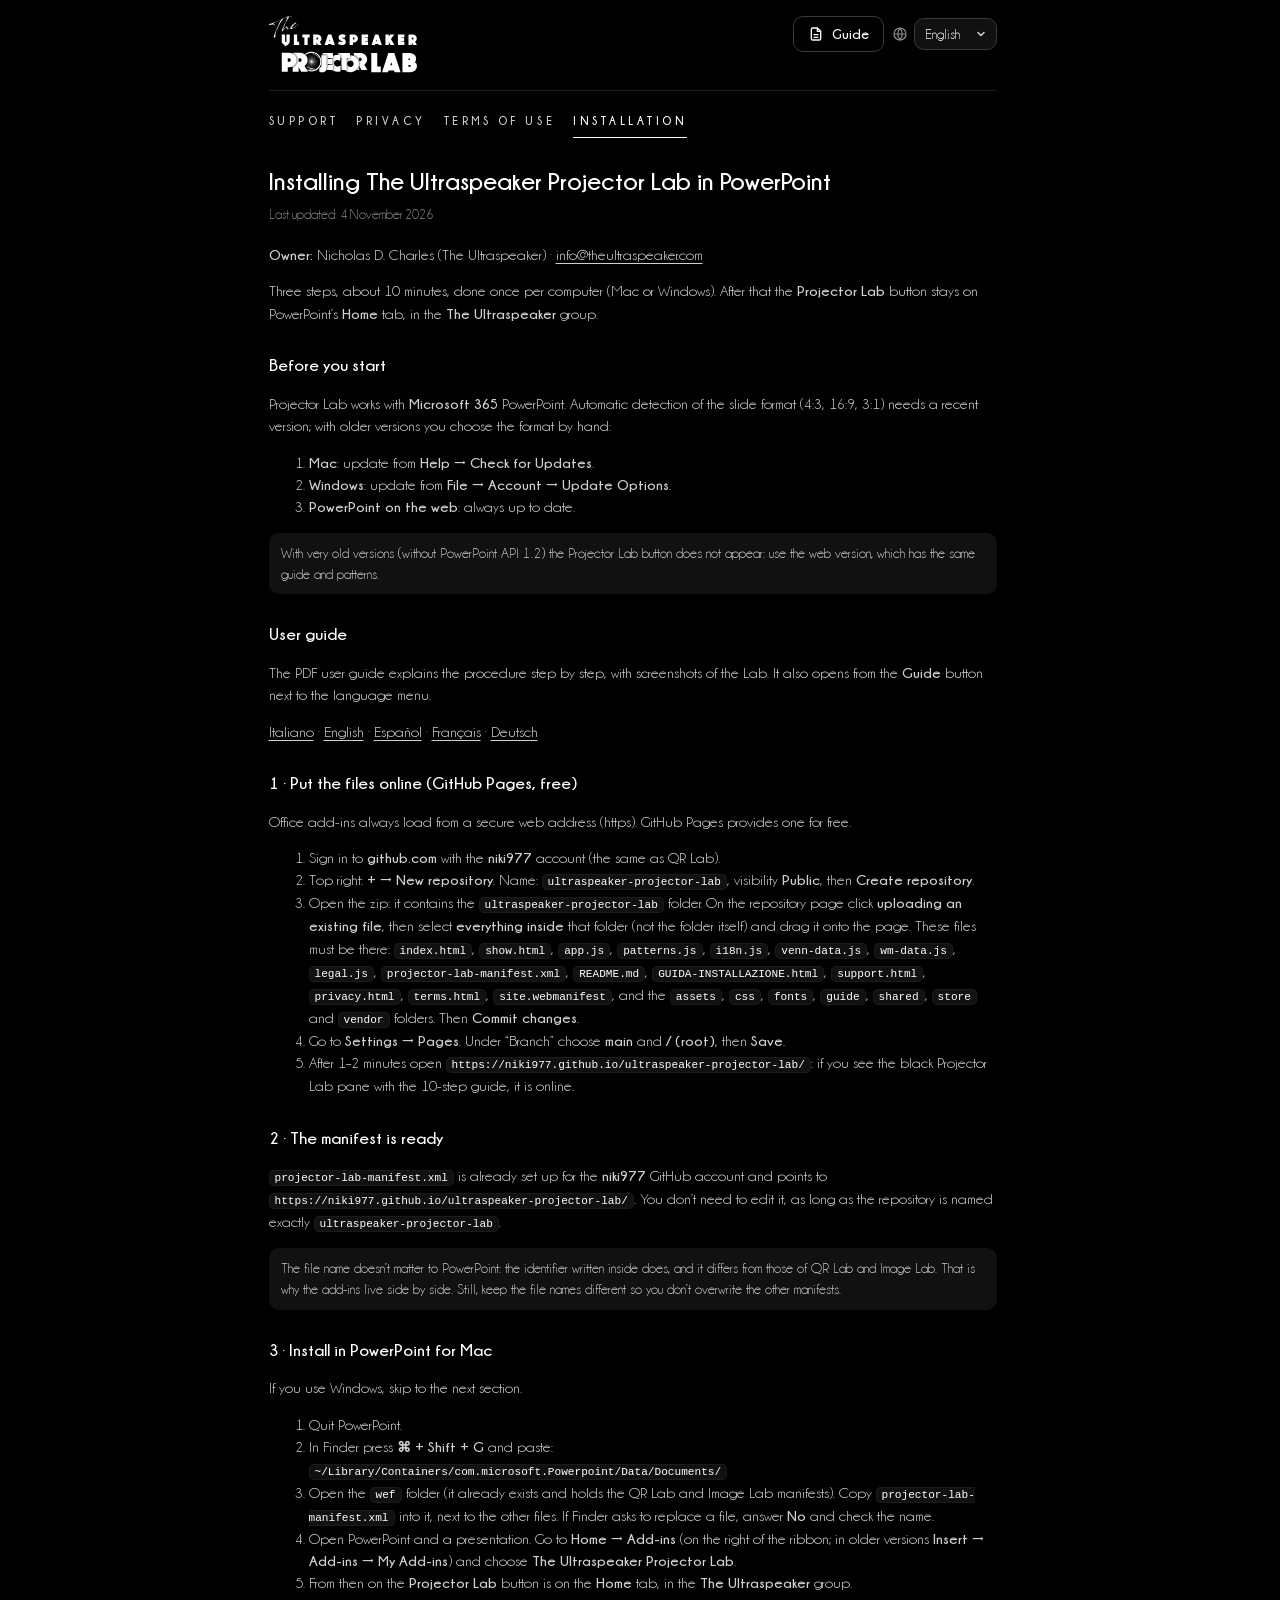
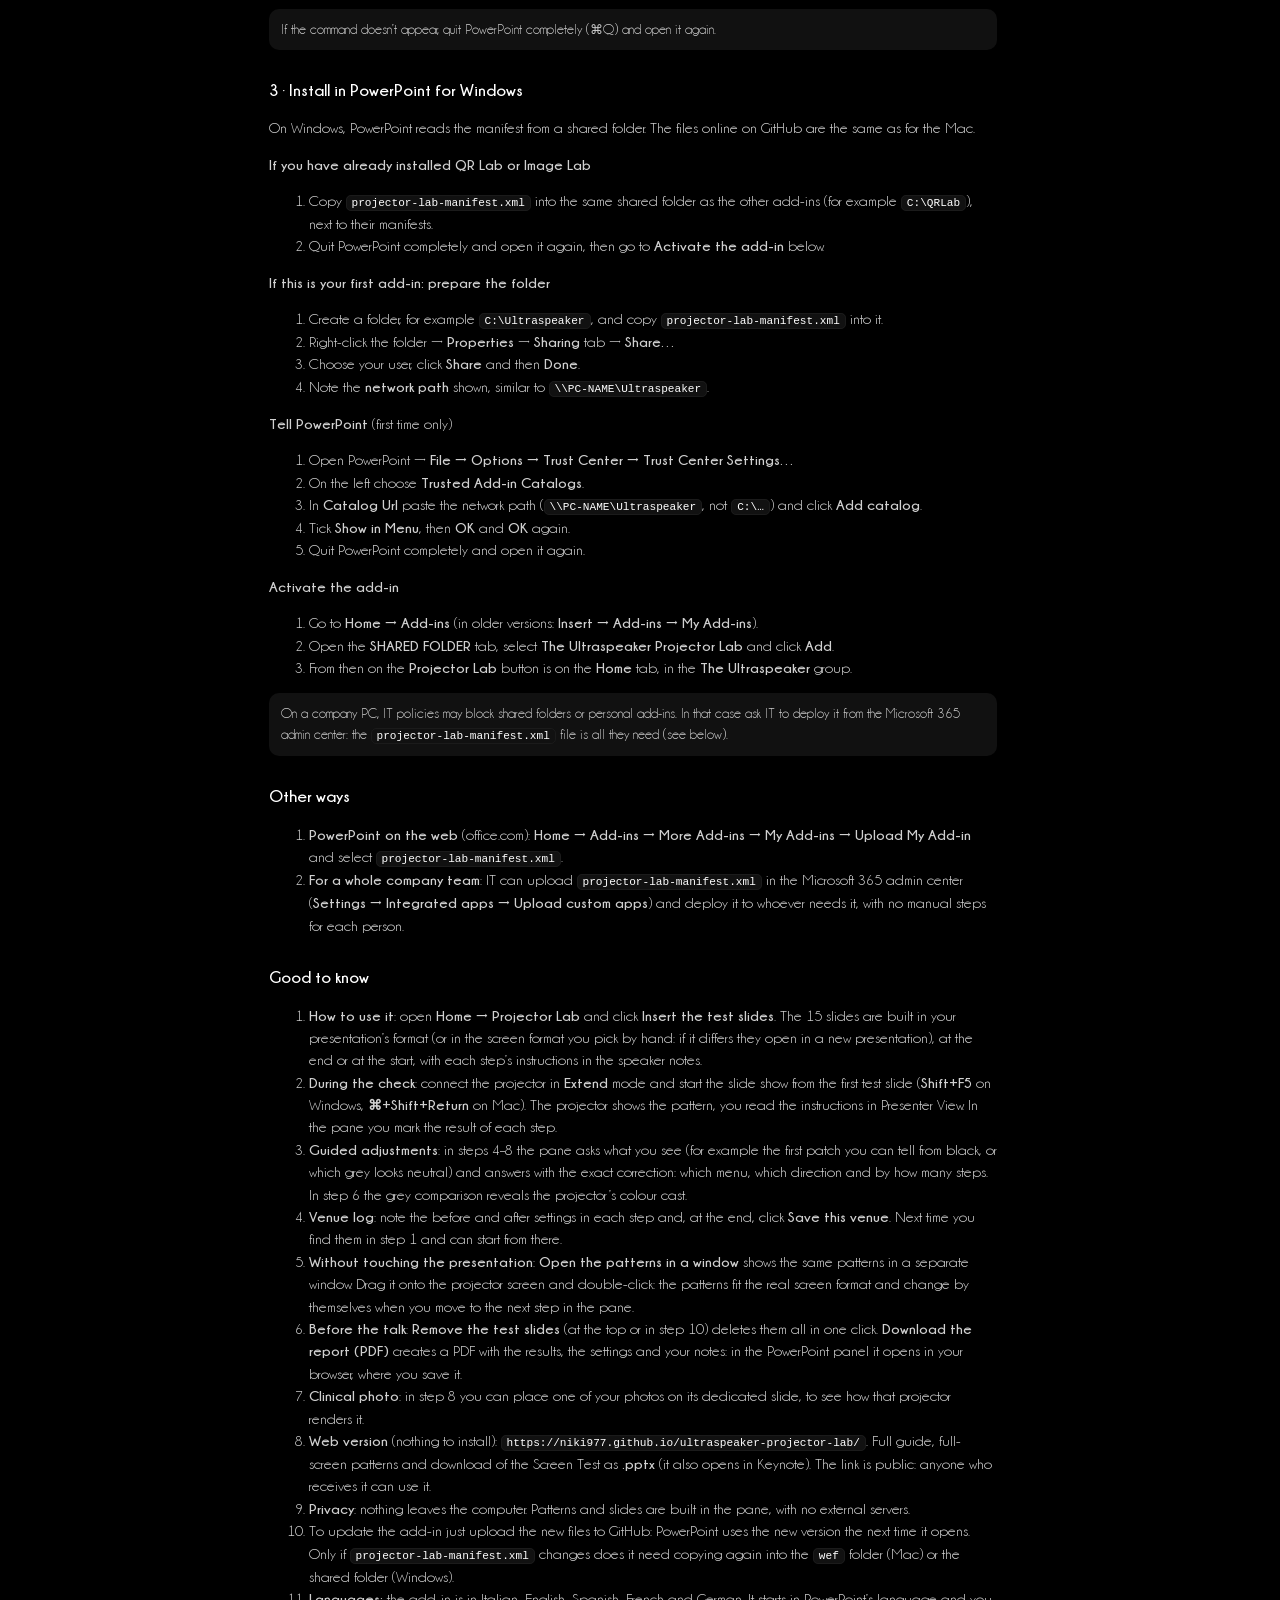
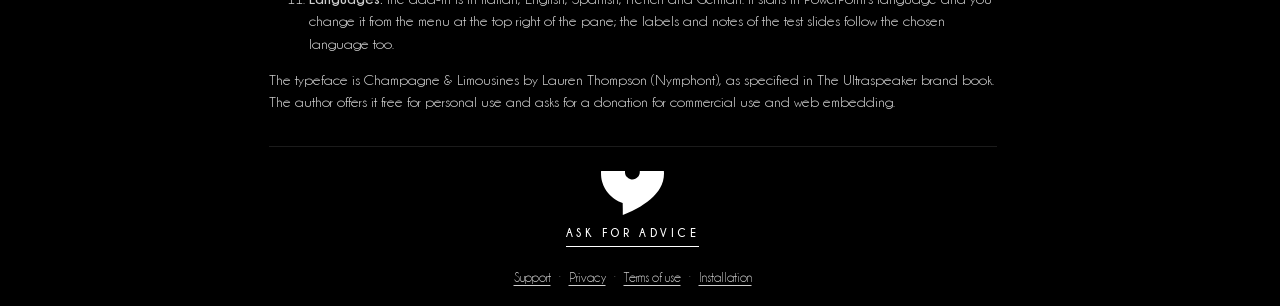
==== GUIDA-INSTALLAZIONE.html @ 42eca8b4 "Download Report" ====
<!doctype html>
<html lang="it">
<head>
<meta charset="utf-8">
<meta name="viewport" content="width=device-width, initial-scale=1">
<title>Installazione · The Ultraspeaker Projector Lab</title>
<meta name="theme-color" content="#000000">
<meta name="color-scheme" content="dark">
<link rel="icon" type="image/svg+xml" href="assets/favicon.svg?v=5">
<link rel="icon" type="image/png" sizes="32x32" href="assets/projector-lab-icon-32.png?v=5">
<link rel="apple-touch-icon" href="assets/projector-lab-icon-180.png?v=5">
<link rel="stylesheet" href="shared/ultraspeaker-lab.css?v=20261104">
<link rel="stylesheet" href="css/app.css?v=20261104">
<script src="shared/ultraspeaker-lang.js?v=20261104"></script>
<!-- Lingua letta prima del disegno della pagina, così compare subito il testo giusto -->
<script>document.documentElement.lang = UltraspeakerLang.get("projectorlab.lang");</script>
</head>
<body data-page="install">
<div class="us-doc">
  <header class="us-header">
    <a class="us-logo" href="https://www.theultraspeaker.com" target="_blank" rel="noopener"><img src="assets/logo-projector-lab-white.svg?v=5" alt="The Ultraspeaker Projector Lab"></a>
    <div class="us-header-tools">
      <a class="us-btn us-guide" id="usGuide" href="guide/projector-lab-guide-it.pdf" target="_blank" rel="noopener"><svg viewBox="0 0 24 24" aria-hidden="true"><path d="M14 3H7a2 2 0 0 0-2 2v14a2 2 0 0 0 2 2h10a2 2 0 0 0 2-2V8z"/><path d="M14 3v5h5M9 13h6M9 17h6"/></svg><span data-t="guide">Guida</span></a>
      <label class="us-lang"><svg viewBox="0 0 24 24" aria-hidden="true"><circle cx="12" cy="12" r="9"/><path d="M3 12h18M12 3a14 14 0 0 1 0 18M12 3a14 14 0 0 0 0 18"/></svg><span class="us-sr" data-t="language">Lingua</span><select id="lang"></select></label>
    </div>
  </header>
  <nav class="us-doc-nav"><a href="support.html" data-nav="support">Supporto</a><a href="privacy.html" data-nav="privacy">Privacy</a><a href="terms.html" data-nav="terms">Condizioni d’uso</a><a href="GUIDA-INSTALLAZIONE.html" data-nav="install" aria-current="page">Installazione</a></nav>
<main>
<div data-lang="it" lang="it">
<h1>Installare The Ultraspeaker Projector Lab in PowerPoint</h1>
<p class="us-updated">Ultimo aggiornamento: 4 novembre 2026</p>
<p><b>Titolare:</b> Nicholas D. Charles (The Ultraspeaker) · <a href="mailto:info@theultraspeaker.com">info@theultraspeaker.com</a></p>
<p>Tre passaggi, circa 10 minuti, da fare una volta sola per ogni computer (Mac o Windows). Poi il pulsante <b>Projector Lab</b> resta nella scheda <b>Home</b> di PowerPoint, nel gruppo <b>The Ultraspeaker</b>.</p>

<h2>Prima di iniziare</h2>
<p>Projector Lab funziona con PowerPoint di <b>Microsoft 365</b>. Per riconoscere da solo il formato delle slide (4:3, 16:9, 3:1) serve una versione recente; con versioni più vecchie scegli il formato a mano:</p>
<ol>
<li><b>Mac</b>: aggiorna da <b>Aiuto → Controlla aggiornamenti</b>.</li>
<li><b>Windows</b>: aggiorna da <b>File → Account → Opzioni di aggiornamento</b>.</li>
<li><b>PowerPoint sul web</b>: sempre aggiornato.</li>
</ol>
<div class="us-note">Con versioni molto vecchie (senza le API PowerPoint 1.2) il pulsante Projector Lab non compare: usa la versione web, che ha la stessa guida e gli stessi pattern.</div>

<h2>Guida d’utilizzo</h2>
<p>La guida d’utilizzo in PDF spiega la procedura passo per passo, con le schermate del Lab. Si apre anche dal pulsante <b>Guida</b> accanto al selettore lingua.</p>
<p><a href="guide/projector-lab-guide-it.pdf" target="_blank" rel="noopener" hreflang="it">Italiano</a> · <a href="guide/projector-lab-guide-en.pdf" target="_blank" rel="noopener" hreflang="en">English</a> · <a href="guide/projector-lab-guide-es.pdf" target="_blank" rel="noopener" hreflang="es">Español</a> · <a href="guide/projector-lab-guide-fr.pdf" target="_blank" rel="noopener" hreflang="fr">Français</a> · <a href="guide/projector-lab-guide-de.pdf" target="_blank" rel="noopener" hreflang="de">Deutsch</a></p>
<h2>1 · Metti online i file (GitHub Pages, gratuito)</h2>
<p>Gli add-in di Office si caricano sempre da un indirizzo web sicuro (https). GitHub Pages lo fornisce gratis e per sempre.</p>
<ol>
<li>Accedi a <b>github.com</b> con l'account <b>niki977</b> (lo stesso del QR Lab).</li>
<li>In alto a destra: <b>+ → New repository</b>. Nome: <code>ultraspeaker-projector-lab</code>, visibilità <b>Public</b>, poi <b>Create repository</b>.</li>
<li>Apri lo zip: trovi la cartella <code>ultraspeaker-projector-lab</code>. Nella pagina del repository clicca <b>uploading an existing file</b>, poi seleziona <b>tutto il contenuto</b> di quella cartella (non la cartella stessa) e trascinalo nella pagina. Devono esserci questi file: <code>index.html</code>, <code>show.html</code>, <code>app.js</code>, <code>patterns.js</code>, <code>i18n.js</code>, <code>venn-data.js</code>, <code>wm-data.js</code>, <code>legal.js</code>, <code>projector-lab-manifest.xml</code>, <code>README.md</code>, <code>GUIDA-INSTALLAZIONE.html</code>, <code>support.html</code>, <code>privacy.html</code>, <code>terms.html</code>, <code>site.webmanifest</code>, e le cartelle <code>assets</code>, <code>css</code>, <code>fonts</code>, <code>guide</code>, <code>shared</code>, <code>store</code> e <code>vendor</code>. Poi <b>Commit changes</b>.</li>
<li>Vai su <b>Settings → Pages</b>. In “Branch” scegli <b>main</b> e <b>/ (root)</b>, poi <b>Save</b>.</li>
<li>Dopo 1–2 minuti apri <code>https://niki977.github.io/ultraspeaker-projector-lab/</code>: se vedi il pannello nero di Projector Lab con la guida in 10 passi, è online.</li>
</ol>

<h2>2 · Il manifest è già pronto</h2>
<p><code>projector-lab-manifest.xml</code> è già compilato per l'account GitHub <b>niki977</b> e punta a <code>https://niki977.github.io/ultraspeaker-projector-lab/</code>. Non devi modificarlo: basta che il repository si chiami esattamente <code>ultraspeaker-projector-lab</code>.</p>
<div class="us-note">Il nome del file non conta per PowerPoint: conta il codice identificativo scritto dentro, che è diverso da quello di QR Lab e Image Lab. Per questo gli add-in convivono senza problemi. Usa però nomi di file diversi, così non sovrascrivi gli altri manifest.</div>

<h2>3 · Installa in PowerPoint per Mac</h2>
<p>Se usi Windows, salta alla sezione successiva.</p>
<ol>
<li>Chiudi PowerPoint.</li>
<li>Nel Finder premi <b>⌘ + Maiusc + G</b> e incolla:<br><code>~/Library/Containers/com.microsoft.Powerpoint/Data/Documents/</code></li>
<li>Apri la cartella <code>wef</code> (c'è già: contiene i manifest di QR Lab e Image Lab). Copia dentro <code>projector-lab-manifest.xml</code>, accanto agli altri file. Se il Finder chiede di sostituire un file, rispondi <b>No</b> e controlla il nome.</li>
<li>Apri PowerPoint e una presentazione. Vai su <b>Home → Componenti aggiuntivi</b> (a destra nella barra; nelle versioni meno recenti è in <b>Inserisci → Componenti aggiuntivi → I miei componenti aggiuntivi</b>) e scegli <b>The Ultraspeaker Projector Lab</b>.</li>
<li>Da quel momento trovi il pulsante <b>Projector Lab</b> nella scheda <b>Home</b>, nel gruppo <b>The Ultraspeaker</b>.</li>
</ol>
<div class="us-note">Se il comando non compare: chiudi PowerPoint del tutto (⌘Q) e riaprilo.</div>

<h2>3 · Installa in PowerPoint per Windows</h2>
<p>Su Windows PowerPoint legge il manifest da una cartella condivisa. I file online su GitHub sono gli stessi del Mac.</p>
<p><b>Se hai già installato QR Lab o Image Lab</b></p>
<ol>
<li>Copia <code>projector-lab-manifest.xml</code> nella stessa cartella condivisa degli altri add-in (per esempio <code>C:\QRLab</code>), accanto ai loro manifest.</li>
<li>Chiudi PowerPoint del tutto e riaprilo, poi passa ad <b>Attiva l'add-in</b> qui sotto.</li>
</ol>
<p><b>Se è il primo add-in: prepara la cartella</b></p>
<ol>
<li>Crea una cartella, per esempio <code>C:\Ultraspeaker</code>, e copia dentro <code>projector-lab-manifest.xml</code>.</li>
<li>Tasto destro sulla cartella → <b>Proprietà</b> → scheda <b>Condivisione</b> → <b>Condividi…</b></li>
<li>Scegli il tuo utente, clicca <b>Condividi</b> e poi <b>Fine</b>.</li>
<li>Annota il <b>percorso di rete</b> che compare, simile a <code>\\NOME-PC\Ultraspeaker</code>.</li>
</ol>
<p><b>Dillo a PowerPoint</b> (solo la prima volta)</p>
<ol>
<li>Apri PowerPoint → <b>File → Opzioni → Centro protezione → Impostazioni Centro protezione…</b></li>
<li>A sinistra scegli <b>Cataloghi di componenti aggiuntivi attendibili</b>.</li>
<li>In <b>URL catalogo</b> incolla il percorso di rete (<code>\\NOME-PC\Ultraspeaker</code>, non <code>C:\…</code>) e clicca <b>Aggiungi catalogo</b>.</li>
<li>Spunta <b>Mostra nel menu</b>, poi <b>OK</b> e ancora <b>OK</b>.</li>
<li>Chiudi PowerPoint del tutto e riaprilo.</li>
</ol>
<p><b>Attiva l'add-in</b></p>
<ol>
<li>Vai su <b>Home → Componenti aggiuntivi</b> (nelle versioni meno recenti: <b>Inserisci → Componenti aggiuntivi → I miei componenti aggiuntivi</b>).</li>
<li>Apri la scheda <b>CARTELLA CONDIVISA</b>, seleziona <b>The Ultraspeaker Projector Lab</b> e clicca <b>Aggiungi</b>.</li>
<li>Da quel momento trovi il pulsante <b>Projector Lab</b> nella scheda <b>Home</b>, nel gruppo <b>The Ultraspeaker</b>.</li>
</ol>
<div class="us-note">Sul PC aziendale i criteri dell'IT possono bloccare le cartelle condivise o i componenti aggiuntivi personali. In quel caso chiedi all'IT di distribuirlo dal Microsoft 365 admin center: basta il file <code>projector-lab-manifest.xml</code> (vedi sotto).</div>

<h2>Altri modi</h2>
<ol>
<li><b>PowerPoint sul web</b> (office.com): <b>Home → Componenti aggiuntivi → Altri componenti aggiuntivi → I miei componenti aggiuntivi → Carica il mio componente aggiuntivo</b> e seleziona <code>projector-lab-manifest.xml</code>.</li>
<li><b>Per tutto il team aziendale</b>: l'IT può caricare <code>projector-lab-manifest.xml</code> dal Microsoft 365 admin center (<b>Impostazioni → App integrate → Carica app personalizzate</b>) e distribuirlo a chi vuole, senza passaggi manuali per le singole persone.</li>
</ol>

<h2>Buono a sapersi</h2>
<ol>
<li><b>Come si usa</b>: apri <b>Home → Projector Lab</b> e premi <b>Inserisci le slide di test</b>. Le 15 slide vengono create nel formato della tua presentazione (o in quello dello schermo che scegli a mano: se è diverso si aprono in una nuova presentazione), in fondo o all’inizio, con le istruzioni di ogni passo nelle note del relatore.</li>
<li><b>Durante la prova</b>: collega il proiettore in modalità <b>Estendi</b> e avvia la presentazione dalla prima slide di test (<b>Maiusc+F5</b> su Windows, <b>⌘+Maiusc+Invio</b> su Mac). Il proiettore mostra il pattern, tu leggi le istruzioni nella Visualizzazione Relatore. Nel pannello segni l’esito di ogni passo.</li>
<li><b>Regolazioni guidate</b>: nei passi 4–8 il pannello chiede cosa vedi (per esempio il primo riquadro che distingui dal nero, o quale grigio ti sembra neutro) e risponde con la correzione precisa: quale menu, in che direzione e di quanti passi. Nel passo 6 i Grigi a confronto rivelano la dominante di colore del proiettore.</li>
<li><b>Registro delle sale</b>: annota i valori prima e dopo in ogni passo e, alla fine, premi <b>Salva questa sala</b>. La volta successiva li ritrovi al passo 1 e puoi partire da lì.</li>
<li><b>Senza toccare la presentazione</b>: <b>Apri i pattern in una finestra</b> mostra gli stessi pattern in una finestra separata. Trascinala sullo schermo del proiettore e fai doppio clic: i pattern si adattano al formato reale dello schermo e cambiano da soli quando passi al passo successivo nel pannello.</li>
<li><b>Prima del talk</b>: <b>Rimuovi le slide di test</b> (in alto o al passo 10) le cancella tutte in un clic. <b>Scarica il report (PDF)</b> crea un PDF con gli esiti, i valori e le tue note: nel pannello di PowerPoint si apre nel browser, da cui lo salvi.</li>
<li><b>Foto clinica</b>: al passo 8 puoi inserire una tua foto nella slide dedicata, per vedere come la rende quel proiettore.</li>
<li><b>Versione web</b> (senza installare nulla): <code>https://niki977.github.io/ultraspeaker-projector-lab/</code>. Guida completa, pattern a schermo intero e download dello Screen Test in <b>.pptx</b> (si apre anche in Keynote). Il link è pubblico: chi lo riceve può usarlo.</li>
<li><b>Privacy</b>: nulla esce dal computer. Pattern e slide vengono creati nel pannello, senza server esterni.</li>
<li>Per aggiornare l’add-in basta ricaricare i file nuovi su GitHub: PowerPoint userà la nuova versione alla prossima apertura. Solo se cambia <code>projector-lab-manifest.xml</code> va ricopiato anche nella cartella <code>wef</code> (Mac) o nella cartella condivisa (Windows).</li>
<li><b>Lingue:</b> l’add-in è in italiano, inglese, spagnolo, francese e tedesco. Parte nella lingua di PowerPoint e si cambia dal menu in alto a destra del pannello; anche le etichette e le note delle slide di test escono nella lingua scelta.</li>
</ol>
<p>Il carattere è Champagne &amp; Limousines di Lauren Thompson (Nymphont), indicato dal brand book di The Ultraspeaker. L’autrice lo concede gratis per uso personale e chiede una donazione per l’uso commerciale e per l’inserimento in siti web.</p>
</div>
<div data-lang="en" lang="en">
<h1>Installing The Ultraspeaker Projector Lab in PowerPoint</h1>
<p class="us-updated">Last updated: 4 November 2026</p>
<p><b>Owner:</b> Nicholas D. Charles (The Ultraspeaker) · <a href="mailto:info@theultraspeaker.com">info@theultraspeaker.com</a></p>
<p>Three steps, about 10 minutes, done once per computer (Mac or Windows). After that the <b>Projector Lab</b> button stays on PowerPoint’s <b>Home</b> tab, in the <b>The Ultraspeaker</b> group.</p>

<h2>Before you start</h2>
<p>Projector Lab works with <b>Microsoft 365</b> PowerPoint. Automatic detection of the slide format (4:3, 16:9, 3:1) needs a recent version; with older versions you choose the format by hand:</p>
<ol>
<li><b>Mac</b>: update from <b>Help → Check for Updates</b>.</li>
<li><b>Windows</b>: update from <b>File → Account → Update Options</b>.</li>
<li><b>PowerPoint on the web</b>: always up to date.</li>
</ol>
<div class="us-note">With very old versions (without PowerPoint API 1.2) the Projector Lab button does not appear: use the web version, which has the same guide and patterns.</div>

<h2>User guide</h2>
<p>The PDF user guide explains the procedure step by step, with screenshots of the Lab. It also opens from the <b>Guide</b> button next to the language menu.</p>
<p><a href="guide/projector-lab-guide-it.pdf" target="_blank" rel="noopener" hreflang="it">Italiano</a> · <a href="guide/projector-lab-guide-en.pdf" target="_blank" rel="noopener" hreflang="en">English</a> · <a href="guide/projector-lab-guide-es.pdf" target="_blank" rel="noopener" hreflang="es">Español</a> · <a href="guide/projector-lab-guide-fr.pdf" target="_blank" rel="noopener" hreflang="fr">Français</a> · <a href="guide/projector-lab-guide-de.pdf" target="_blank" rel="noopener" hreflang="de">Deutsch</a></p>
<h2>1 · Put the files online (GitHub Pages, free)</h2>
<p>Office add-ins always load from a secure web address (https). GitHub Pages provides one for free.</p>
<ol>
<li>Sign in to <b>github.com</b> with the <b>niki977</b> account (the same as QR Lab).</li>
<li>Top right: <b>+ → New repository</b>. Name: <code>ultraspeaker-projector-lab</code>, visibility <b>Public</b>, then <b>Create repository</b>.</li>
<li>Open the zip: it contains the <code>ultraspeaker-projector-lab</code> folder. On the repository page click <b>uploading an existing file</b>, then select <b>everything inside</b> that folder (not the folder itself) and drag it onto the page. These files must be there: <code>index.html</code>, <code>show.html</code>, <code>app.js</code>, <code>patterns.js</code>, <code>i18n.js</code>, <code>venn-data.js</code>, <code>wm-data.js</code>, <code>legal.js</code>, <code>projector-lab-manifest.xml</code>, <code>README.md</code>, <code>GUIDA-INSTALLAZIONE.html</code>, <code>support.html</code>, <code>privacy.html</code>, <code>terms.html</code>, <code>site.webmanifest</code>, and the <code>assets</code>, <code>css</code>, <code>fonts</code>, <code>guide</code>, <code>shared</code>, <code>store</code> and <code>vendor</code> folders. Then <b>Commit changes</b>.</li>
<li>Go to <b>Settings → Pages</b>. Under “Branch” choose <b>main</b> and <b>/ (root)</b>, then <b>Save</b>.</li>
<li>After 1–2 minutes open <code>https://niki977.github.io/ultraspeaker-projector-lab/</code>: if you see the black Projector Lab pane with the 10-step guide, it is online.</li>
</ol>

<h2>2 · The manifest is ready</h2>
<p><code>projector-lab-manifest.xml</code> is already set up for the <b>niki977</b> GitHub account and points to <code>https://niki977.github.io/ultraspeaker-projector-lab/</code>. You don’t need to edit it, as long as the repository is named exactly <code>ultraspeaker-projector-lab</code>.</p>
<div class="us-note">The file name doesn’t matter to PowerPoint: the identifier written inside does, and it differs from those of QR Lab and Image Lab. That is why the add-ins live side by side. Still, keep the file names different so you don’t overwrite the other manifests.</div>

<h2>3 · Install in PowerPoint for Mac</h2>
<p>If you use Windows, skip to the next section.</p>
<ol>
<li>Quit PowerPoint.</li>
<li>In Finder press <b>⌘ + Shift + G</b> and paste:<br><code>~/Library/Containers/com.microsoft.Powerpoint/Data/Documents/</code></li>
<li>Open the <code>wef</code> folder (it already exists and holds the QR Lab and Image Lab manifests). Copy <code>projector-lab-manifest.xml</code> into it, next to the other files. If Finder asks to replace a file, answer <b>No</b> and check the name.</li>
<li>Open PowerPoint and a presentation. Go to <b>Home → Add-ins</b> (on the right of the ribbon; in older versions <b>Insert → Add-ins → My Add-ins</b>) and choose <b>The Ultraspeaker Projector Lab</b>.</li>
<li>From then on the <b>Projector Lab</b> button is on the <b>Home</b> tab, in the <b>The Ultraspeaker</b> group.</li>
</ol>
<div class="us-note">If the command doesn’t appear, quit PowerPoint completely (⌘Q) and open it again.</div>

<h2>3 · Install in PowerPoint for Windows</h2>
<p>On Windows, PowerPoint reads the manifest from a shared folder. The files online on GitHub are the same as for the Mac.</p>
<p><b>If you have already installed QR Lab or Image Lab</b></p>
<ol>
<li>Copy <code>projector-lab-manifest.xml</code> into the same shared folder as the other add-ins (for example <code>C:\QRLab</code>), next to their manifests.</li>
<li>Quit PowerPoint completely and open it again, then go to <b>Activate the add-in</b> below.</li>
</ol>
<p><b>If this is your first add-in: prepare the folder</b></p>
<ol>
<li>Create a folder, for example <code>C:\Ultraspeaker</code>, and copy <code>projector-lab-manifest.xml</code> into it.</li>
<li>Right-click the folder → <b>Properties</b> → <b>Sharing</b> tab → <b>Share…</b></li>
<li>Choose your user, click <b>Share</b> and then <b>Done</b>.</li>
<li>Note the <b>network path</b> shown, similar to <code>\\PC-NAME\Ultraspeaker</code>.</li>
</ol>
<p><b>Tell PowerPoint</b> (first time only)</p>
<ol>
<li>Open PowerPoint → <b>File → Options → Trust Center → Trust Center Settings…</b></li>
<li>On the left choose <b>Trusted Add-in Catalogs</b>.</li>
<li>In <b>Catalog Url</b> paste the network path (<code>\\PC-NAME\Ultraspeaker</code>, not <code>C:\…</code>) and click <b>Add catalog</b>.</li>
<li>Tick <b>Show in Menu</b>, then <b>OK</b> and <b>OK</b> again.</li>
<li>Quit PowerPoint completely and open it again.</li>
</ol>
<p><b>Activate the add-in</b></p>
<ol>
<li>Go to <b>Home → Add-ins</b> (in older versions: <b>Insert → Add-ins → My Add-ins</b>).</li>
<li>Open the <b>SHARED FOLDER</b> tab, select <b>The Ultraspeaker Projector Lab</b> and click <b>Add</b>.</li>
<li>From then on the <b>Projector Lab</b> button is on the <b>Home</b> tab, in the <b>The Ultraspeaker</b> group.</li>
</ol>
<div class="us-note">On a company PC, IT policies may block shared folders or personal add-ins. In that case ask IT to deploy it from the Microsoft 365 admin center: the <code>projector-lab-manifest.xml</code> file is all they need (see below).</div>

<h2>Other ways</h2>
<ol>
<li><b>PowerPoint on the web</b> (office.com): <b>Home → Add-ins → More Add-ins → My Add-ins → Upload My Add-in</b> and select <code>projector-lab-manifest.xml</code>.</li>
<li><b>For a whole company team</b>: IT can upload <code>projector-lab-manifest.xml</code> in the Microsoft 365 admin center (<b>Settings → Integrated apps → Upload custom apps</b>) and deploy it to whoever needs it, with no manual steps for each person.</li>
</ol>

<h2>Good to know</h2>
<ol>
<li><b>How to use it</b>: open <b>Home → Projector Lab</b> and click <b>Insert the test slides</b>. The 15 slides are built in your presentation’s format (or in the screen format you pick by hand: if it differs they open in a new presentation), at the end or at the start, with each step’s instructions in the speaker notes.</li>
<li><b>During the check</b>: connect the projector in <b>Extend</b> mode and start the slide show from the first test slide (<b>Shift+F5</b> on Windows, <b>⌘+Shift+Return</b> on Mac). The projector shows the pattern, you read the instructions in Presenter View. In the pane you mark the result of each step.</li>
<li><b>Guided adjustments</b>: in steps 4–8 the pane asks what you see (for example the first patch you can tell from black, or which grey looks neutral) and answers with the exact correction: which menu, which direction and by how many steps. In step 6 the grey comparison reveals the projector’s colour cast.</li>
<li><b>Venue log</b>: note the before and after settings in each step and, at the end, click <b>Save this venue</b>. Next time you find them in step 1 and can start from there.</li>
<li><b>Without touching the presentation</b>: <b>Open the patterns in a window</b> shows the same patterns in a separate window. Drag it onto the projector screen and double-click: the patterns fit the real screen format and change by themselves when you move to the next step in the pane.</li>
<li><b>Before the talk</b>: <b>Remove the test slides</b> (at the top or in step 10) deletes them all in one click. <b>Download the report (PDF)</b> creates a PDF with the results, the settings and your notes: in the PowerPoint panel it opens in your browser, where you save it.</li>
<li><b>Clinical photo</b>: in step 8 you can place one of your photos on its dedicated slide, to see how that projector renders it.</li>
<li><b>Web version</b> (nothing to install): <code>https://niki977.github.io/ultraspeaker-projector-lab/</code>. Full guide, full-screen patterns and download of the Screen Test as <b>.pptx</b> (it also opens in Keynote). The link is public: anyone who receives it can use it.</li>
<li><b>Privacy</b>: nothing leaves the computer. Patterns and slides are built in the pane, with no external servers.</li>
<li>To update the add-in just upload the new files to GitHub: PowerPoint uses the new version the next time it opens. Only if <code>projector-lab-manifest.xml</code> changes does it need copying again into the <code>wef</code> folder (Mac) or the shared folder (Windows).</li>
<li><b>Languages:</b> the add-in is in Italian, English, Spanish, French and German. It starts in PowerPoint’s language and you change it from the menu at the top right of the pane; the labels and notes of the test slides follow the chosen language too.</li>
</ol>
<p>The typeface is Champagne &amp; Limousines by Lauren Thompson (Nymphont), as specified in The Ultraspeaker brand book. The author offers it free for personal use and asks for a donation for commercial use and web embedding.</p>
</div>
<div data-lang="es" lang="es">
<h1>Instalar The Ultraspeaker Projector Lab en PowerPoint</h1>
<p class="us-updated">Última actualización: 4 de noviembre de 2026</p>
<p><b>Titular:</b> Nicholas D. Charles (The Ultraspeaker) · <a href="mailto:info@theultraspeaker.com">info@theultraspeaker.com</a></p>
<p>Tres pasos, unos 10 minutos, una sola vez por ordenador (Mac o Windows). Después el botón <b>Projector Lab</b> queda en la pestaña <b>Inicio</b> de PowerPoint, en el grupo <b>The Ultraspeaker</b>.</p>

<h2>Antes de empezar</h2>
<p>Projector Lab funciona con PowerPoint de <b>Microsoft 365</b>. Para detectar solo el formato de las diapositivas (4:3, 16:9, 3:1) hace falta una versión reciente; con versiones más antiguas eliges el formato a mano:</p>
<ol>
<li><b>Mac</b>: actualiza desde <b>Ayuda → Buscar actualizaciones</b>.</li>
<li><b>Windows</b>: actualiza desde <b>Archivo → Cuenta → Opciones de actualización</b>.</li>
<li><b>PowerPoint en la web</b>: siempre actualizado.</li>
</ol>
<div class="us-note">Con versiones muy antiguas (sin las API de PowerPoint 1.2) el botón Projector Lab no aparece: usa la versión web, que tiene la misma guía y los mismos patrones.</div>

<h2>Guía de uso</h2>
<p>La guía de uso en PDF explica el procedimiento paso a paso, con capturas del Lab. También se abre con el botón <b>Guía</b> junto al selector de idioma.</p>
<p><a href="guide/projector-lab-guide-it.pdf" target="_blank" rel="noopener" hreflang="it">Italiano</a> · <a href="guide/projector-lab-guide-en.pdf" target="_blank" rel="noopener" hreflang="en">English</a> · <a href="guide/projector-lab-guide-es.pdf" target="_blank" rel="noopener" hreflang="es">Español</a> · <a href="guide/projector-lab-guide-fr.pdf" target="_blank" rel="noopener" hreflang="fr">Français</a> · <a href="guide/projector-lab-guide-de.pdf" target="_blank" rel="noopener" hreflang="de">Deutsch</a></p>
<h2>1 · Publica los archivos (GitHub Pages, gratis)</h2>
<p>Los complementos de Office siempre se cargan desde una dirección web segura (https). GitHub Pages la ofrece gratis.</p>
<ol>
<li>Entra en <b>github.com</b> con la cuenta <b>niki977</b> (la misma de QR Lab).</li>
<li>Arriba a la derecha: <b>+ → New repository</b>. Nombre: <code>ultraspeaker-projector-lab</code>, visibilidad <b>Public</b>, luego <b>Create repository</b>.</li>
<li>Abre el zip: contiene la carpeta <code>ultraspeaker-projector-lab</code>. En la página del repositorio haz clic en <b>uploading an existing file</b>, selecciona <b>todo el contenido</b> de esa carpeta (no la carpeta en sí) y arrástralo a la página. Deben estar estos archivos: <code>index.html</code>, <code>show.html</code>, <code>app.js</code>, <code>patterns.js</code>, <code>i18n.js</code>, <code>venn-data.js</code>, <code>wm-data.js</code>, <code>legal.js</code>, <code>projector-lab-manifest.xml</code>, <code>README.md</code>, <code>GUIDA-INSTALLAZIONE.html</code>, <code>support.html</code>, <code>privacy.html</code>, <code>terms.html</code>, <code>site.webmanifest</code>, y las carpetas <code>assets</code>, <code>css</code>, <code>fonts</code>, <code>guide</code>, <code>shared</code>, <code>store</code> y <code>vendor</code>. Luego <b>Commit changes</b>.</li>
<li>Ve a <b>Settings → Pages</b>. En “Branch” elige <b>main</b> y <b>/ (root)</b>, luego <b>Save</b>.</li>
<li>Tras 1–2 minutos abre <code>https://niki977.github.io/ultraspeaker-projector-lab/</code>: si ves el panel negro de Projector Lab con la guía en 10 pasos, ya está en línea.</li>
</ol>

<h2>2 · El manifiesto ya está listo</h2>
<p><code>projector-lab-manifest.xml</code> ya está configurado para la cuenta de GitHub <b>niki977</b> y apunta a <code>https://niki977.github.io/ultraspeaker-projector-lab/</code>. No tienes que modificarlo: basta con que el repositorio se llame exactamente <code>ultraspeaker-projector-lab</code>.</p>
<div class="us-note">A PowerPoint no le importa el nombre del archivo, sino el identificador escrito dentro, que es distinto del de QR Lab e Image Lab. Por eso los complementos conviven sin problemas. Aun así usa nombres de archivo distintos para no sobrescribir los otros manifiestos.</div>

<h2>3 · Instalar en PowerPoint para Mac</h2>
<p>Si usas Windows, pasa a la sección siguiente.</p>
<ol>
<li>Cierra PowerPoint.</li>
<li>En el Finder pulsa <b>⌘ + Mayús + G</b> y pega:<br><code>~/Library/Containers/com.microsoft.Powerpoint/Data/Documents/</code></li>
<li>Abre la carpeta <code>wef</code> (ya existe y contiene los manifiestos de QR Lab e Image Lab). Copia dentro <code>projector-lab-manifest.xml</code>, junto a los otros archivos. Si el Finder pregunta si quieres reemplazar un archivo, responde <b>No</b> y revisa el nombre.</li>
<li>Abre PowerPoint y una presentación. Ve a <b>Inicio → Complementos</b> (a la derecha de la cinta; en versiones anteriores <b>Insertar → Complementos → Mis complementos</b>) y elige <b>The Ultraspeaker Projector Lab</b>.</li>
<li>A partir de ahí tienes el botón <b>Projector Lab</b> en la pestaña <b>Inicio</b>, en el grupo <b>The Ultraspeaker</b>.</li>
</ol>
<div class="us-note">Si el comando no aparece, cierra PowerPoint por completo (⌘Q) y vuelve a abrirlo.</div>

<h2>3 · Instalar en PowerPoint para Windows</h2>
<p>En Windows PowerPoint lee el manifiesto desde una carpeta compartida. Los archivos en GitHub son los mismos que en Mac.</p>
<p><b>Si ya instalaste QR Lab o Image Lab</b></p>
<ol>
<li>Copia <code>projector-lab-manifest.xml</code> en la misma carpeta compartida de los otros complementos (por ejemplo <code>C:\QRLab</code>), junto a sus manifiestos.</li>
<li>Cierra PowerPoint por completo y vuelve a abrirlo; luego pasa a <b>Activar el complemento</b> más abajo.</li>
</ol>
<p><b>Si es tu primer complemento: prepara la carpeta</b></p>
<ol>
<li>Crea una carpeta, por ejemplo <code>C:\Ultraspeaker</code>, y copia dentro <code>projector-lab-manifest.xml</code>.</li>
<li>Clic derecho en la carpeta → <b>Propiedades</b> → pestaña <b>Compartir</b> → <b>Compartir…</b></li>
<li>Elige tu usuario, haz clic en <b>Compartir</b> y luego en <b>Listo</b>.</li>
<li>Anota la <b>ruta de red</b> que aparece, parecida a <code>\\NOMBRE-PC\Ultraspeaker</code>.</li>
</ol>
<p><b>Indícaselo a PowerPoint</b> (solo la primera vez)</p>
<ol>
<li>Abre PowerPoint → <b>Archivo → Opciones → Centro de confianza → Configuración del Centro de confianza…</b></li>
<li>A la izquierda elige <b>Catálogos de complementos de confianza</b>.</li>
<li>En <b>Dirección URL del catálogo</b> pega la ruta de red (<code>\\NOMBRE-PC\Ultraspeaker</code>, no <code>C:\…</code>) y haz clic en <b>Agregar catálogo</b>.</li>
<li>Marca <b>Mostrar en menú</b>, luego <b>Aceptar</b> y otra vez <b>Aceptar</b>.</li>
<li>Cierra PowerPoint por completo y vuelve a abrirlo.</li>
</ol>
<p><b>Activar el complemento</b></p>
<ol>
<li>Ve a <b>Inicio → Complementos</b> (en versiones anteriores: <b>Insertar → Complementos → Mis complementos</b>).</li>
<li>Abre la pestaña <b>CARPETA COMPARTIDA</b>, selecciona <b>The Ultraspeaker Projector Lab</b> y haz clic en <b>Agregar</b>.</li>
<li>A partir de ahí tienes el botón <b>Projector Lab</b> en la pestaña <b>Inicio</b>, en el grupo <b>The Ultraspeaker</b>.</li>
</ol>
<div class="us-note">En un PC de empresa las políticas de TI pueden bloquear las carpetas compartidas o los complementos personales. En ese caso pide a TI que lo distribuya desde el Centro de administración de Microsoft 365: solo necesitan el archivo <code>projector-lab-manifest.xml</code> (ver abajo).</div>

<h2>Otras formas</h2>
<ol>
<li><b>PowerPoint en la web</b> (office.com): <b>Inicio → Complementos → Más complementos → Mis complementos → Cargar mi complemento</b> y selecciona <code>projector-lab-manifest.xml</code>.</li>
<li><b>Para todo el equipo de la empresa</b>: TI puede cargar <code>projector-lab-manifest.xml</code> en el Centro de administración de Microsoft 365 (<b>Configuración → Aplicaciones integradas → Cargar aplicaciones personalizadas</b>) y distribuirlo a quien lo necesite, sin pasos manuales para cada persona.</li>
</ol>

<h2>Conviene saber</h2>
<ol>
<li><b>Cómo se usa</b>: abre <b>Inicio → Projector Lab</b> y pulsa <b>Insertar diapositivas de prueba</b>. Las 15 diapositivas se crean en el formato de tu presentación (o en el de la pantalla que eliges a mano: si es distinto se abren en una presentación nueva), al final o al principio, con las instrucciones de cada paso en las notas del orador.</li>
<li><b>Durante la prueba</b>: conecta el proyector en modo <b>Extender</b> e inicia la presentación desde la primera diapositiva de prueba (<b>Mayús+F5</b> en Windows, <b>⌘+Mayús+Intro</b> en Mac). El proyector muestra el patrón y tú lees las instrucciones en la Vista del moderador. En el panel marcas el resultado de cada paso.</li>
<li><b>Ajustes guiados</b>: en los pasos 4–8 el panel te pregunta qué ves (por ejemplo el primer recuadro que distingues del negro, o qué gris te parece neutro) y responde con la corrección exacta: qué menú, en qué dirección y cuántos pasos. En el paso 6 los grises comparados revelan la dominante de color del proyector.</li>
<li><b>Registro de salas</b>: anota los valores antes y después en cada paso y, al final, pulsa <b>Guardar esta sala</b>. La próxima vez los encontrarás en el paso 1 y podrás partir de ahí.</li>
<li><b>Sin tocar la presentación</b>: <b>Abrir los patrones en una ventana</b> muestra los mismos patrones en una ventana aparte. Arrástrala a la pantalla del proyector y haz doble clic: los patrones se adaptan al formato real de la pantalla y cambian solos cuando pasas al paso siguiente en el panel.</li>
<li><b>Antes de la charla</b>: <b>Quitar diapositivas de prueba</b> (arriba o en el paso 10) las borra todas con un clic. <b>Descargar el informe (PDF)</b> crea un PDF con los resultados, los valores y tus notas: en el panel de PowerPoint se abre en el navegador, desde donde lo guardas.</li>
<li><b>Foto clínica</b>: en el paso 8 puedes colocar una foto tuya en su diapositiva, para ver cómo la reproduce ese proyector.</li>
<li><b>Versión web</b> (sin instalar nada): <code>https://niki977.github.io/ultraspeaker-projector-lab/</code>. Guía completa, patrones a pantalla completa y descarga del Screen Test en <b>.pptx</b> (también se abre en Keynote). El enlace es público: quien lo reciba puede usarlo.</li>
<li><b>Privacidad</b>: nada sale del ordenador. Patrones y diapositivas se crean en el panel, sin servidores externos.</li>
<li>Para actualizar el complemento basta con subir los archivos nuevos a GitHub: PowerPoint usará la nueva versión la próxima vez que se abra. Solo si cambia <code>projector-lab-manifest.xml</code> hay que copiarlo de nuevo en la carpeta <code>wef</code> (Mac) o en la carpeta compartida (Windows).</li>
<li><b>Idiomas:</b> el complemento está en italiano, inglés, español, francés y alemán. Empieza en el idioma de PowerPoint y se cambia desde el menú arriba a la derecha del panel; las etiquetas y las notas de las diapositivas de prueba también salen en el idioma elegido.</li>
</ol>
<p>La fuente es Champagne &amp; Limousines de Lauren Thompson (Nymphont), indicada en el brand book de The Ultraspeaker. La autora la ofrece gratis para uso personal y pide una donación para el uso comercial y la inserción en sitios web.</p>
</div>
<div data-lang="fr" lang="fr">
<h1>Installer The Ultraspeaker Projector Lab dans PowerPoint</h1>
<p class="us-updated">Dernière mise à jour : 4 novembre 2026</p>
<p><b>Titulaire:</b> Nicholas D. Charles (The Ultraspeaker) · <a href="mailto:info@theultraspeaker.com">info@theultraspeaker.com</a></p>
<p>Trois étapes, environ 10 minutes, à faire une seule fois par ordinateur (Mac ou Windows). Ensuite le bouton <b>Projector Lab</b> reste dans l’onglet <b>Accueil</b> de PowerPoint, dans le groupe <b>The Ultraspeaker</b>.</p>

<h2>Avant de commencer</h2>
<p>Projector Lab fonctionne avec PowerPoint pour <b>Microsoft 365</b>. La détection automatique du format des diapositives (4:3, 16:9, 3:1) nécessite une version récente ; avec des versions plus anciennes, vous choisissez le format à la main :</p>
<ol>
<li><b>Mac</b> : mettez à jour via <b>Aide → Rechercher les mises à jour</b>.</li>
<li><b>Windows</b> : mettez à jour via <b>Fichier → Compte → Options de mise à jour</b>.</li>
<li><b>PowerPoint pour le web</b> : toujours à jour.</li>
</ol>
<div class="us-note">Avec des versions très anciennes (sans les API PowerPoint 1.2), le bouton Projector Lab n’apparaît pas : utilisez la version web, qui a le même guide et les mêmes mires.</div>

<h2>Guide d’utilisation</h2>
<p>Le guide d’utilisation en PDF explique la procédure étape par étape, avec des captures du Lab. Il s’ouvre aussi avec le bouton <b>Guide</b> à côté du sélecteur de langue.</p>
<p><a href="guide/projector-lab-guide-it.pdf" target="_blank" rel="noopener" hreflang="it">Italiano</a> · <a href="guide/projector-lab-guide-en.pdf" target="_blank" rel="noopener" hreflang="en">English</a> · <a href="guide/projector-lab-guide-es.pdf" target="_blank" rel="noopener" hreflang="es">Español</a> · <a href="guide/projector-lab-guide-fr.pdf" target="_blank" rel="noopener" hreflang="fr">Français</a> · <a href="guide/projector-lab-guide-de.pdf" target="_blank" rel="noopener" hreflang="de">Deutsch</a></p>
<h2>1 · Mettez les fichiers en ligne (GitHub Pages, gratuit)</h2>
<p>Les compléments Office se chargent toujours depuis une adresse web sécurisée (https). GitHub Pages la fournit gratuitement.</p>
<ol>
<li>Connectez-vous à <b>github.com</b> avec le compte <b>niki977</b> (le même que pour QR Lab).</li>
<li>En haut à droite : <b>+ → New repository</b>. Nom : <code>ultraspeaker-projector-lab</code>, visibilité <b>Public</b>, puis <b>Create repository</b>.</li>
<li>Ouvrez le zip : il contient le dossier <code>ultraspeaker-projector-lab</code>. Sur la page du dépôt, cliquez sur <b>uploading an existing file</b>, puis sélectionnez <b>tout le contenu</b> de ce dossier (pas le dossier lui-même) et faites-le glisser sur la page. Ces fichiers doivent être présents : <code>index.html</code>, <code>show.html</code>, <code>app.js</code>, <code>patterns.js</code>, <code>i18n.js</code>, <code>venn-data.js</code>, <code>wm-data.js</code>, <code>legal.js</code>, <code>projector-lab-manifest.xml</code>, <code>README.md</code>, <code>GUIDA-INSTALLAZIONE.html</code>, <code>support.html</code>, <code>privacy.html</code>, <code>terms.html</code>, <code>site.webmanifest</code>, ainsi que les dossiers <code>assets</code>, <code>css</code>, <code>fonts</code>, <code>guide</code>, <code>shared</code>, <code>store</code> et <code>vendor</code>. Puis <b>Commit changes</b>.</li>
<li>Allez dans <b>Settings → Pages</b>. Sous « Branch », choisissez <b>main</b> et <b>/ (root)</b>, puis <b>Save</b>.</li>
<li>Après 1–2 minutes, ouvrez <code>https://niki977.github.io/ultraspeaker-projector-lab/</code> : si vous voyez le volet noir de Projector Lab avec le guide en 10 étapes, c’est en ligne.</li>
</ol>

<h2>2 · Le manifeste est prêt</h2>
<p><code>projector-lab-manifest.xml</code> est déjà configuré pour le compte GitHub <b>niki977</b> et pointe vers <code>https://niki977.github.io/ultraspeaker-projector-lab/</code>. Vous n’avez pas à le modifier, à condition que le dépôt s’appelle exactement <code>ultraspeaker-projector-lab</code>.</p>
<div class="us-note">Pour PowerPoint, le nom du fichier ne compte pas : c’est l’identifiant écrit à l’intérieur qui compte, et il diffère de ceux de QR Lab et Image Lab. C’est pourquoi les compléments cohabitent sans problème. Gardez tout de même des noms de fichiers différents pour ne pas écraser les autres manifestes.</div>

<h2>3 · Installer dans PowerPoint pour Mac</h2>
<p>Si vous utilisez Windows, passez à la section suivante.</p>
<ol>
<li>Quittez PowerPoint.</li>
<li>Dans le Finder, appuyez sur <b>⌘ + Maj + G</b> et collez :<br><code>~/Library/Containers/com.microsoft.Powerpoint/Data/Documents/</code></li>
<li>Ouvrez le dossier <code>wef</code> (il existe déjà et contient les manifestes de QR Lab et Image Lab). Copiez-y <code>projector-lab-manifest.xml</code>, à côté des autres fichiers. Si le Finder propose de remplacer un fichier, répondez <b>Non</b> et vérifiez le nom.</li>
<li>Ouvrez PowerPoint et une présentation. Allez dans <b>Accueil → Compléments</b> (à droite du ruban ; dans les versions plus anciennes <b>Insertion → Compléments → Mes compléments</b>) et choisissez <b>The Ultraspeaker Projector Lab</b>.</li>
<li>Dès lors, le bouton <b>Projector Lab</b> se trouve dans l’onglet <b>Accueil</b>, dans le groupe <b>The Ultraspeaker</b>.</li>
</ol>
<div class="us-note">Si la commande n’apparaît pas, quittez complètement PowerPoint (⌘Q) et rouvrez-le.</div>

<h2>3 · Installer dans PowerPoint pour Windows</h2>
<p>Sous Windows, PowerPoint lit le manifeste depuis un dossier partagé. Les fichiers en ligne sur GitHub sont les mêmes que pour le Mac.</p>
<p><b>Si vous avez déjà installé QR Lab ou Image Lab</b></p>
<ol>
<li>Copiez <code>projector-lab-manifest.xml</code> dans le même dossier partagé que les autres compléments (par exemple <code>C:\QRLab</code>), à côté de leurs manifestes.</li>
<li>Quittez complètement PowerPoint et rouvrez-le, puis passez à <b>Activer le complément</b> ci-dessous.</li>
</ol>
<p><b>S’il s’agit de votre premier complément : préparez le dossier</b></p>
<ol>
<li>Créez un dossier, par exemple <code>C:\Ultraspeaker</code>, et copiez-y <code>projector-lab-manifest.xml</code>.</li>
<li>Clic droit sur le dossier → <b>Propriétés</b> → onglet <b>Partage</b> → <b>Partager…</b></li>
<li>Choisissez votre utilisateur, cliquez sur <b>Partager</b> puis sur <b>Terminé</b>.</li>
<li>Notez le <b>chemin réseau</b> affiché, du type <code>\\NOM-PC\Ultraspeaker</code>.</li>
</ol>
<p><b>Indiquez-le à PowerPoint</b> (la première fois seulement)</p>
<ol>
<li>Ouvrez PowerPoint → <b>Fichier → Options → Centre de gestion de la confidentialité → Paramètres du Centre de gestion de la confidentialité…</b></li>
<li>À gauche, choisissez <b>Catalogues de compléments approuvés</b>.</li>
<li>Dans <b>URL du catalogue</b>, collez le chemin réseau (<code>\\NOM-PC\Ultraspeaker</code>, pas <code>C:\…</code>) et cliquez sur <b>Ajouter un catalogue</b>.</li>
<li>Cochez <b>Afficher dans le menu</b>, puis <b>OK</b> et encore <b>OK</b>.</li>
<li>Quittez complètement PowerPoint et rouvrez-le.</li>
</ol>
<p><b>Activer le complément</b></p>
<ol>
<li>Allez dans <b>Accueil → Compléments</b> (dans les versions plus anciennes : <b>Insertion → Compléments → Mes compléments</b>).</li>
<li>Ouvrez l’onglet <b>DOSSIER PARTAGÉ</b>, sélectionnez <b>The Ultraspeaker Projector Lab</b> et cliquez sur <b>Ajouter</b>.</li>
<li>Dès lors, le bouton <b>Projector Lab</b> se trouve dans l’onglet <b>Accueil</b>, dans le groupe <b>The Ultraspeaker</b>.</li>
</ol>
<div class="us-note">Sur un PC d’entreprise, les stratégies informatiques peuvent bloquer les dossiers partagés ou les compléments personnels. Dans ce cas, demandez au service informatique de le déployer depuis le Centre d’administration Microsoft 365 : le fichier <code>projector-lab-manifest.xml</code> suffit (voir ci-dessous).</div>

<h2>Autres méthodes</h2>
<ol>
<li><b>PowerPoint pour le web</b> (office.com) : <b>Accueil → Compléments → Plus de compléments → Mes compléments → Charger mon complément</b> et sélectionnez <code>projector-lab-manifest.xml</code>.</li>
<li><b>Pour toute une équipe</b> : le service informatique peut charger <code>projector-lab-manifest.xml</code> dans le Centre d’administration Microsoft 365 (<b>Paramètres → Applications intégrées → Charger des applications personnalisées</b>) et le déployer auprès des personnes concernées, sans manipulation individuelle.</li>
</ol>

<h2>Bon à savoir</h2>
<ol>
<li><b>Utilisation</b> : ouvrez <b>Accueil → Projector Lab</b> et cliquez sur <b>Insérer les diapositives de test</b>. Les 15 diapositives sont créées au format de votre présentation (ou au format d’écran choisi à la main : s’il est différent, elles s’ouvrent dans une nouvelle présentation), à la fin ou au début, avec les instructions de chaque étape dans les notes de l’orateur.</li>
<li><b>Pendant le contrôle</b> : branchez le projecteur en mode <b>Étendre</b> et lancez le diaporama depuis la première diapositive de test (<b>Maj+F5</b> sous Windows, <b>⌘+Maj+Entrée</b> sur Mac). Le projecteur affiche la mire, vous lisez les instructions en mode Présentateur. Dans le volet, vous notez le résultat de chaque étape.</li>
<li><b>Réglages guidés</b> : aux étapes 4–8, le volet vous demande ce que vous voyez (par exemple le premier carré que vous distinguez du noir, ou quel gris paraît neutre) et répond avec la correction précise : quel menu, dans quel sens et de combien de crans. À l’étape 6, les gris comparés révèlent la dominante de couleur du projecteur.</li>
<li><b>Registre des salles</b> : notez les réglages avant et après à chaque étape puis, à la fin, cliquez sur <b>Enregistrer cette salle</b>. La fois suivante, vous les retrouvez à l’étape 1 et pouvez partir de là.</li>
<li><b>Sans toucher à la présentation</b> : <b>Ouvrir les mires dans une fenêtre</b> affiche les mêmes mires dans une fenêtre séparée. Faites-la glisser sur l’écran du projecteur et double-cliquez : les mires s’adaptent au format réel de l’écran et changent toutes seules quand vous passez à l’étape suivante dans le volet.</li>
<li><b>Avant l’intervention</b> : <b>Supprimer les diapositives de test</b> (en haut ou à l’étape 10) les efface toutes en un clic. <b>Télécharger le rapport (PDF)</b> crée un PDF avec les résultats, les réglages et vos notes : dans le volet de PowerPoint, il s’ouvre dans le navigateur, d’où vous l’enregistrez.</li>
<li><b>Photo clinique</b> : à l’étape 8, vous pouvez placer une de vos photos sur sa diapositive dédiée, pour voir comment ce projecteur la restitue.</li>
<li><b>Version web</b> (rien à installer) : <code>https://niki977.github.io/ultraspeaker-projector-lab/</code>. Guide complet, mires en plein écran et téléchargement du Screen Test en <b>.pptx</b> (il s’ouvre aussi dans Keynote). Le lien est public : toute personne qui le reçoit peut l’utiliser.</li>
<li><b>Confidentialité</b> : rien ne quitte l’ordinateur. Mires et diapositives sont créées dans le volet, sans serveur externe.</li>
<li>Pour mettre à jour le complément, il suffit d’envoyer les nouveaux fichiers sur GitHub : PowerPoint utilisera la nouvelle version à la prochaine ouverture. Seulement si <code>projector-lab-manifest.xml</code> change, il faut le recopier dans le dossier <code>wef</code> (Mac) ou dans le dossier partagé (Windows).</li>
<li><b>Langues :</b> le complément est en italien, anglais, espagnol, français et allemand. Il démarre dans la langue de PowerPoint et se change depuis le menu en haut à droite du volet ; les étiquettes et les notes des diapositives de test suivent aussi la langue choisie.</li>
</ol>
<p>La police est Champagne &amp; Limousines de Lauren Thompson (Nymphont), indiquée par le brand book de The Ultraspeaker. L’autrice l’offre gratuitement pour un usage personnel et demande un don pour l’usage commercial et l’intégration web.</p>
</div>
<div data-lang="de" lang="de">
<h1>The Ultraspeaker Projector Lab in PowerPoint installieren</h1>
<p class="us-updated">Zuletzt aktualisiert: 4. November 2026</p>
<p><b>Inhaber:</b> Nicholas D. Charles (The Ultraspeaker) · <a href="mailto:info@theultraspeaker.com">info@theultraspeaker.com</a></p>
<p>Drei Schritte, etwa 10 Minuten, einmal pro Computer (Mac oder Windows). Danach bleibt die Schaltfläche <b>Projector Lab</b> auf der Registerkarte <b>Start</b> von PowerPoint, in der Gruppe <b>The Ultraspeaker</b>.</p>

<h2>Bevor Sie beginnen</h2>
<p>Projector Lab funktioniert mit PowerPoint für <b>Microsoft 365</b>. Für die automatische Erkennung des Folienformats (4:3, 16:9, 3:1) ist eine aktuelle Version nötig; bei älteren Versionen wählen Sie das Format von Hand:</p>
<ol>
<li><b>Mac</b>: aktualisieren über <b>Hilfe → Nach Updates suchen</b>.</li>
<li><b>Windows</b>: aktualisieren über <b>Datei → Konto → Updateoptionen</b>.</li>
<li><b>PowerPoint im Web</b>: immer aktuell.</li>
</ol>
<div class="us-note">Bei sehr alten Versionen (ohne PowerPoint-API 1.2) erscheint die Schaltfläche Projector Lab nicht: Nutzen Sie die Webversion mit derselben Anleitung und denselben Testbildern.</div>

<h2>Bedienungsanleitung</h2>
<p>Die PDF-Bedienungsanleitung erklärt den Ablauf Schritt für Schritt, mit Bildschirmfotos des Lab. Sie öffnet sich auch über die Schaltfläche <b>Anleitung</b> neben der Sprachauswahl.</p>
<p><a href="guide/projector-lab-guide-it.pdf" target="_blank" rel="noopener" hreflang="it">Italiano</a> · <a href="guide/projector-lab-guide-en.pdf" target="_blank" rel="noopener" hreflang="en">English</a> · <a href="guide/projector-lab-guide-es.pdf" target="_blank" rel="noopener" hreflang="es">Español</a> · <a href="guide/projector-lab-guide-fr.pdf" target="_blank" rel="noopener" hreflang="fr">Français</a> · <a href="guide/projector-lab-guide-de.pdf" target="_blank" rel="noopener" hreflang="de">Deutsch</a></p>
<h2>1 · Dateien online stellen (GitHub Pages, kostenlos)</h2>
<p>Office-Add-Ins werden immer von einer sicheren Webadresse (https) geladen. GitHub Pages stellt sie kostenlos bereit.</p>
<ol>
<li>Melden Sie sich bei <b>github.com</b> mit dem Konto <b>niki977</b> an (dasselbe wie für QR Lab).</li>
<li>Oben rechts: <b>+ → New repository</b>. Name: <code>ultraspeaker-projector-lab</code>, Sichtbarkeit <b>Public</b>, dann <b>Create repository</b>.</li>
<li>Öffnen Sie die ZIP-Datei: Sie enthält den Ordner <code>ultraspeaker-projector-lab</code>. Klicken Sie auf der Repository-Seite auf <b>uploading an existing file</b>, markieren Sie <b>den gesamten Inhalt</b> dieses Ordners (nicht den Ordner selbst) und ziehen Sie ihn auf die Seite. Diese Dateien müssen vorhanden sein: <code>index.html</code>, <code>show.html</code>, <code>app.js</code>, <code>patterns.js</code>, <code>i18n.js</code>, <code>venn-data.js</code>, <code>wm-data.js</code>, <code>legal.js</code>, <code>projector-lab-manifest.xml</code>, <code>README.md</code>, <code>GUIDA-INSTALLAZIONE.html</code>, <code>support.html</code>, <code>privacy.html</code>, <code>terms.html</code>, <code>site.webmanifest</code> sowie die Ordner <code>assets</code>, <code>css</code>, <code>fonts</code>, <code>guide</code>, <code>shared</code>, <code>store</code> und <code>vendor</code>. Dann <b>Commit changes</b>.</li>
<li>Gehen Sie zu <b>Settings → Pages</b>. Wählen Sie unter „Branch“ <b>main</b> und <b>/ (root)</b>, dann <b>Save</b>.</li>
<li>Öffnen Sie nach 1–2 Minuten <code>https://niki977.github.io/ultraspeaker-projector-lab/</code>: Sehen Sie den schwarzen Aufgabenbereich von Projector Lab mit der 10-Schritte-Anleitung, ist er online.</li>
</ol>

<h2>2 · Das Manifest ist fertig</h2>
<p><code>projector-lab-manifest.xml</code> ist bereits für das GitHub-Konto <b>niki977</b> eingerichtet und verweist auf <code>https://niki977.github.io/ultraspeaker-projector-lab/</code>. Sie müssen es nicht bearbeiten, solange das Repository genau <code>ultraspeaker-projector-lab</code> heißt.</p>
<div class="us-note">Für PowerPoint zählt nicht der Dateiname, sondern die darin eingetragene Kennung, und die unterscheidet sich von QR Lab und Image Lab. Deshalb laufen die Add-Ins problemlos nebeneinander. Verwenden Sie trotzdem unterschiedliche Dateinamen, damit Sie die anderen Manifeste nicht überschreiben.</div>

<h2>3 · In PowerPoint für Mac installieren</h2>
<p>Wenn Sie Windows verwenden, springen Sie zum nächsten Abschnitt.</p>
<ol>
<li>Beenden Sie PowerPoint.</li>
<li>Drücken Sie im Finder <b>⌘ + Umschalt + G</b> und fügen Sie ein:<br><code>~/Library/Containers/com.microsoft.Powerpoint/Data/Documents/</code></li>
<li>Öffnen Sie den Ordner <code>wef</code> (er existiert bereits und enthält die Manifeste von QR Lab und Image Lab). Kopieren Sie <code>projector-lab-manifest.xml</code> hinein, neben die anderen Dateien. Fragt der Finder, ob eine Datei ersetzt werden soll, antworten Sie <b>Nein</b> und prüfen den Namen.</li>
<li>Öffnen Sie PowerPoint und eine Präsentation. Gehen Sie zu <b>Start → Add-Ins</b> (rechts im Menüband; in älteren Versionen <b>Einfügen → Add-Ins → Meine Add-Ins</b>) und wählen Sie <b>The Ultraspeaker Projector Lab</b>.</li>
<li>Ab dann finden Sie die Schaltfläche <b>Projector Lab</b> auf der Registerkarte <b>Start</b>, in der Gruppe <b>The Ultraspeaker</b>.</li>
</ol>
<div class="us-note">Erscheint der Befehl nicht, beenden Sie PowerPoint vollständig (⌘Q) und öffnen Sie es erneut.</div>

<h2>3 · In PowerPoint für Windows installieren</h2>
<p>Unter Windows liest PowerPoint das Manifest aus einem freigegebenen Ordner. Die Dateien auf GitHub sind dieselben wie für den Mac.</p>
<p><b>Wenn Sie QR Lab oder Image Lab bereits installiert haben</b></p>
<ol>
<li>Kopieren Sie <code>projector-lab-manifest.xml</code> in denselben freigegebenen Ordner wie die anderen Add-Ins (z. B. <code>C:\QRLab</code>), neben deren Manifeste.</li>
<li>Beenden Sie PowerPoint vollständig und öffnen Sie es erneut; weiter mit <b>Add-In aktivieren</b> unten.</li>
</ol>
<p><b>Wenn es Ihr erstes Add-In ist: Ordner vorbereiten</b></p>
<ol>
<li>Legen Sie einen Ordner an, z. B. <code>C:\Ultraspeaker</code>, und kopieren Sie <code>projector-lab-manifest.xml</code> hinein.</li>
<li>Rechtsklick auf den Ordner → <b>Eigenschaften</b> → Registerkarte <b>Freigabe</b> → <b>Freigeben…</b></li>
<li>Wählen Sie Ihren Benutzer, klicken Sie auf <b>Freigabe</b> und dann auf <b>Fertig</b>.</li>
<li>Notieren Sie den angezeigten <b>Netzwerkpfad</b>, etwa <code>\\PC-NAME\Ultraspeaker</code>.</li>
</ol>
<p><b>PowerPoint Bescheid geben</b> (nur beim ersten Mal)</p>
<ol>
<li>Öffnen Sie PowerPoint → <b>Datei → Optionen → Trust Center → Einstellungen für das Trust Center…</b></li>
<li>Wählen Sie links <b>Vertrauenswürdige Add-In-Kataloge</b>.</li>
<li>Fügen Sie unter <b>Katalog-URL</b> den Netzwerkpfad ein (<code>\\PC-NAME\Ultraspeaker</code>, nicht <code>C:\…</code>) und klicken Sie auf <b>Katalog hinzufügen</b>.</li>
<li>Aktivieren Sie <b>Im Menü anzeigen</b>, dann <b>OK</b> und noch einmal <b>OK</b>.</li>
<li>Beenden Sie PowerPoint vollständig und öffnen Sie es erneut.</li>
</ol>
<p><b>Add-In aktivieren</b></p>
<ol>
<li>Gehen Sie zu <b>Start → Add-Ins</b> (in älteren Versionen: <b>Einfügen → Add-Ins → Meine Add-Ins</b>).</li>
<li>Öffnen Sie die Registerkarte <b>FREIGEGEBENER ORDNER</b>, wählen Sie <b>The Ultraspeaker Projector Lab</b> und klicken Sie auf <b>Hinzufügen</b>.</li>
<li>Ab dann finden Sie die Schaltfläche <b>Projector Lab</b> auf der Registerkarte <b>Start</b>, in der Gruppe <b>The Ultraspeaker</b>.</li>
</ol>
<div class="us-note">Auf Firmen-PCs können IT-Richtlinien freigegebene Ordner oder persönliche Add-Ins sperren. Bitten Sie dann die IT, es über das Microsoft 365 Admin Center bereitzustellen: Die Datei <code>projector-lab-manifest.xml</code> genügt (siehe unten).</div>

<h2>Weitere Wege</h2>
<ol>
<li><b>PowerPoint im Web</b> (office.com): <b>Start → Add-Ins → Weitere Add-Ins → Meine Add-Ins → Mein Add-In hochladen</b> und <code>projector-lab-manifest.xml</code> auswählen.</li>
<li><b>Für ein ganzes Team</b>: Die IT kann <code>projector-lab-manifest.xml</code> im Microsoft 365 Admin Center hochladen (<b>Einstellungen → Integrierte Apps → Benutzerdefinierte Apps hochladen</b>) und an alle Beteiligten verteilen, ohne manuelle Schritte für jede Person.</li>
</ol>

<h2>Gut zu wissen</h2>
<ol>
<li><b>So funktioniert es</b>: Öffnen Sie <b>Start → Projector Lab</b> und klicken Sie auf <b>Testfolien einfügen</b>. Die 15 Folien werden im Format Ihrer Präsentation erstellt (oder im Leinwandformat, das Sie von Hand wählen: weicht es ab, öffnen sie sich in einer neuen Präsentation), am Ende oder am Anfang, mit der Anleitung jedes Schritts in den Referentennotizen.</li>
<li><b>Während der Prüfung</b>: Schließen Sie den Projektor im Modus <b>Erweitern</b> an und starten Sie die Bildschirmpräsentation ab der ersten Testfolie (<b>Umschalt+F5</b> unter Windows, <b>⌘+Umschalt+Eingabe</b> auf dem Mac). Der Projektor zeigt das Testbild, Sie lesen die Anleitung in der Referentenansicht. Im Aufgabenbereich halten Sie das Ergebnis jedes Schritts fest.</li>
<li><b>Geführte Einstellungen</b>: In den Schritten 4–8 fragt der Aufgabenbereich, was Sie sehen (z. B. das erste Feld, das Sie vom Schwarz unterscheiden, oder welches Grau neutral wirkt), und antwortet mit der genauen Korrektur: welches Menü, in welche Richtung und um wie viele Stufen. In Schritt 6 zeigt der Graustufenvergleich den Farbstich des Projektors.</li>
<li><b>Saal-Protokoll</b>: Notieren Sie in jedem Schritt die Werte vorher und nachher und klicken Sie am Ende auf <b>Diesen Saal speichern</b>. Beim nächsten Mal finden Sie sie in Schritt 1 und können dort ansetzen.</li>
<li><b>Ohne die Präsentation zu verändern</b>: <b>Testbilder in einem Fenster öffnen</b> zeigt dieselben Testbilder in einem eigenen Fenster. Ziehen Sie es auf den Projektorbildschirm und doppelklicken Sie: Die Testbilder passen sich dem tatsächlichen Format an und wechseln von selbst, wenn Sie im Aufgabenbereich zum nächsten Schritt gehen.</li>
<li><b>Vor dem Vortrag</b>: <b>Testfolien entfernen</b> (oben oder in Schritt 10) löscht alle mit einem Klick. <b>Bericht herunterladen (PDF)</b> erstellt ein PDF mit den Ergebnissen, Werten und Ihren Notizen: Im PowerPoint-Bereich öffnet es sich im Browser, wo Sie es speichern.</li>
<li><b>Klinisches Foto</b>: In Schritt 8 können Sie ein eigenes Foto auf die dafür vorgesehene Folie setzen, um zu sehen, wie dieser Projektor es wiedergibt.</li>
<li><b>Webversion</b> (ohne Installation): <code>https://niki977.github.io/ultraspeaker-projector-lab/</code>. Vollständige Anleitung, Testbilder im Vollbild und Download des Screen Test als <b>.pptx</b> (öffnet sich auch in Keynote). Der Link ist öffentlich: Wer ihn erhält, kann ihn nutzen.</li>
<li><b>Datenschutz</b>: Nichts verlässt den Computer. Testbilder und Folien werden im Aufgabenbereich erstellt, ohne externe Server.</li>
<li>Zum Aktualisieren genügt es, die neuen Dateien auf GitHub hochzuladen: PowerPoint verwendet beim nächsten Öffnen die neue Version. Nur wenn sich <code>projector-lab-manifest.xml</code> ändert, muss es erneut in den Ordner <code>wef</code> (Mac) oder den freigegebenen Ordner (Windows) kopiert werden.</li>
<li><b>Sprachen:</b> Das Add-In ist auf Italienisch, Englisch, Spanisch, Französisch und Deutsch verfügbar. Es startet in der Sprache von PowerPoint und lässt sich über das Menü oben rechts im Aufgabenbereich umstellen; auch Beschriftungen und Notizen der Testfolien folgen der gewählten Sprache.</li>
</ol>
<p>Die Schrift ist Champagne &amp; Limousines von Lauren Thompson (Nymphont), wie im Brand Book von The Ultraspeaker vorgesehen. Die Autorin stellt sie für den privaten Gebrauch kostenlos zur Verfügung und bittet bei kommerzieller Nutzung und Einbindung in Websites um eine Spende.</p>
</div>
</main>
  <footer class="us-footer">
    <a class="us-cta" id="usCta" href="mailto:info@theultraspeaker.com?subject=Richiedi%20un%20consiglio"><img src="assets/arena-white.svg" alt=""><span data-t="cta">Richiedi un consiglio</span></a>
    <p class="us-links"><a href="support.html" data-nav="support">Supporto</a><a href="privacy.html" data-nav="privacy">Privacy</a><a href="terms.html" data-nav="terms">Condizioni d’uso</a><a href="GUIDA-INSTALLAZIONE.html" data-nav="install">Installazione</a></p>
  </footer>
</div>
<script src="legal.js?v=20261104"></script>
</body>
</html>
---- shared/ultraspeaker-lab.css ----
/* ==========================================================================
   The Ultraspeaker Lab — stile comune  ·  versione 1.2 (novembre 2026)
   File IDENTICO in tutti i Lab: shared/ultraspeaker-lab.css
   Non modificarlo dentro un singolo Lab: si cambia qui e si ricopia in tutti.
   Ogni Lab mette le proprie regole in un secondo foglio, caricato DOPO questo,
   usando solo le variabili --us-* qui sotto.
   ========================================================================== */

/* Champagne & Limousines (Brand Book, p. 17) — i quattro file stanno in /fonts */
@font-face{font-family:"Champagne & Limousines";font-weight:100 549;font-style:normal;font-display:swap;src:url(../fonts/champagne-limousines-regular.woff2) format("woff2")}
@font-face{font-family:"Champagne & Limousines";font-weight:550 900;font-style:normal;font-display:swap;src:url(../fonts/champagne-limousines-bold.woff2) format("woff2")}
@font-face{font-family:"Champagne & Limousines";font-weight:100 549;font-style:italic;font-display:swap;src:url(../fonts/champagne-limousines-italic.woff2) format("woff2")}
@font-face{font-family:"Champagne & Limousines";font-weight:550 900;font-style:italic;font-display:swap;src:url(../fonts/champagne-limousines-bolditalic.woff2) format("woff2")}

:root{
  /* Palette del Brand Book (p. 16) */
  --us-stage-black:#000000;  /* sfondo di tutto */
  --us-backstage:#111111;    /* pannelli, campi, menu */
  --us-curtain:#1B1B1B;      /* superficie 2, bordi leggeri, divisori */
  --us-graphite:#3A3A3A;     /* bordi di pulsanti, campi, menu */
  --us-ash:#8E8E8E;          /* testo terziario, etichette, icone spente */
  --us-silver:#D0D0D0;       /* testo secondario, link */
  --us-house-lights:#F3F3F3; /* carta (anteprime chiare) */
  --us-spotlight:#FFFFFF;    /* testo principale, pulsante principale */

  /* Colori funzionali: solo nell'interfaccia, mai nei contenuti esportati */
  --us-focus:#4F8DFF;
  --us-warn:#FFCF80;  --us-warn-soft:#2D230F;
  --us-ok:#7DDC8A;    --us-ok-soft:#10261A;
  --us-crit:#FF7A7A;  --us-crit-soft:#2E1414;

  /* Forma */
  --us-radius:10px;
  --us-border:1px solid var(--us-graphite);
  --us-divider:1px solid var(--us-curtain);

  /* Tipografia */
  --us-font:"Champagne & Limousines","Avenir Next","Segoe UI",-apple-system,Arial,sans-serif;
  --us-text:14px;  --us-text-small:12.5px;  --us-label:11px;  --us-title:24px;

  /* Misure dei controlli */
  --us-h-primary:44px; --us-h-button:36px; --us-h-chip:28px; --us-h-lang:32px;

  color-scheme:dark;
}

/* ---------- Base ---------- */
*{box-sizing:border-box}
html{scrollbar-gutter:stable}
html,body{margin:0;min-height:100%;background:var(--us-stage-black)}
body{color:var(--us-spotlight);font:400 var(--us-text)/1.6 var(--us-font);font-size-adjust:.47;-webkit-font-smoothing:antialiased}
button,select,input,textarea{font:inherit;color:inherit}
button{cursor:pointer}
button:disabled,.us-btn:disabled{cursor:default;opacity:.45}
:focus-visible{outline:2px solid var(--us-focus);outline-offset:2px}
a{color:var(--us-silver);text-underline-offset:3px}
a:hover{color:var(--us-spotlight)}
[hidden]{display:none!important}
.us-sr{position:absolute;width:1px;height:1px;overflow:hidden;clip:rect(0 0 0 0);white-space:nowrap}

/* ---------- Pagina ---------- */
/* Larghezze: --narrow strumenti a un pannello, --wide anteprima affiancata; editor a tela senza classe */
.us-page{margin:0 auto;padding:0 16px 32px}
.us-page--narrow{max-width:760px}
.us-page--wide{max-width:1080px}
body.us-addin .us-page{max-width:none;padding:0 12px 24px}

/* ---------- Intestazione ---------- */
.us-header{display:flex;align-items:flex-start;justify-content:space-between;gap:12px;padding:16px 0 14px;border-bottom:var(--us-divider);margin-bottom:16px}
.us-logo{display:block;line-height:0}
.us-logo img{height:60px;width:auto;display:block}
.us-subtitle{margin:8px 0 0;font-size:var(--us-text-small);color:var(--us-ash);display:flex;align-items:center;gap:6px}
.us-subtitle .us-dot{width:6px;height:6px;border-radius:50%;background:var(--us-ash);flex:none}
.us-header-tools{display:flex;align-items:center;gap:8px;flex-wrap:wrap;justify-content:flex-end}
body.us-addin .us-logo img{height:44px}
@media (max-width:560px){.us-logo img{height:48px}}

/* ---------- Pulsante «Guida»: accanto al selettore lingua, apre il PDF in una nuova scheda ---------- */
.us-guide{height:var(--us-h-lang);padding:0 12px;font-size:13px}
.us-guide svg{width:15px;height:15px}

/* ---------- Selettore lingua: mappamondo + nome intero ---------- */
.us-lang{display:inline-flex;align-items:center;gap:6px;color:var(--us-ash)}
.us-lang svg{width:16px;height:16px;fill:none;stroke:currentColor;stroke-width:1.8;flex:none}
.us-lang select{height:var(--us-h-lang);padding:0 28px 0 10px;background:var(--us-backstage) url("data:image/svg+xml,%3Csvg xmlns='http://www.w3.org/2000/svg' viewBox='0 0 12 12'%3E%3Cpath d='M3 4.5 6 7.5 9 4.5' fill='none' stroke='%23D0D0D0' stroke-width='1.5' stroke-linecap='round' stroke-linejoin='round'/%3E%3C/svg%3E") no-repeat right 9px center/12px;border:var(--us-border);border-radius:var(--us-radius);color:var(--us-spotlight);font-size:13px;-webkit-appearance:none;appearance:none;cursor:pointer}

/* ---------- Etichette di sezione ---------- */
.us-label{font-size:var(--us-label);font-weight:700;letter-spacing:.32em;text-transform:uppercase;color:var(--us-ash);margin:0 0 8px}
.us-title{font-size:var(--us-title);font-weight:700;line-height:1.2;margin:0 0 8px}

/* ---------- Pannelli ---------- */
.us-panel{background:var(--us-backstage);border:var(--us-divider);border-radius:var(--us-radius);padding:14px}

/* ---------- Pulsanti ---------- */
.us-btn{display:inline-flex;align-items:center;justify-content:center;gap:8px;height:var(--us-h-button);padding:0 14px;background:transparent;border:var(--us-border);border-radius:var(--us-radius);color:var(--us-spotlight);font-size:13.5px;font-weight:600;text-decoration:none;white-space:nowrap}
.us-btn:hover:not(:disabled){border-color:var(--us-silver)}
.us-btn svg{width:16px;height:16px;fill:none;stroke:currentColor;stroke-width:2;stroke-linecap:round;stroke-linejoin:round;flex:none}
.us-btn--primary{height:var(--us-h-primary);background:var(--us-spotlight);border-color:var(--us-spotlight);color:var(--us-stage-black);font-size:14px;font-weight:700}
.us-btn--primary:hover:not(:disabled){background:var(--us-house-lights)}
.us-btn--block{display:flex;width:100%}
.us-btn--icon{width:var(--us-h-button);padding:0}

/* Scelte brevi (formati, stili rapidi): stessa forma, piu piccole */
.us-chip{height:var(--us-h-chip);padding:0 10px;background:transparent;border:var(--us-border);border-radius:var(--us-radius);color:var(--us-silver);font-size:11.5px;font-weight:700}
.us-chip[aria-pressed="true"],.us-chip.is-active{background:var(--us-spotlight);border-color:var(--us-spotlight);color:var(--us-stage-black)}

/* Schede (selettore segmentato) */
.us-tabs{display:flex;gap:4px;padding:4px;background:var(--us-backstage);border:var(--us-divider);border-radius:var(--us-radius)}
.us-tab{flex:1;height:34px;border:0;border-radius:7px;background:transparent;color:var(--us-silver);font-size:11.5px;font-weight:700;letter-spacing:.32em;text-transform:uppercase}
.us-tab[aria-selected="true"]{background:var(--us-spotlight);color:var(--us-stage-black)}

/* ---------- Campi ---------- */
.us-field{width:100%;min-height:40px;padding:8px 12px;background:var(--us-backstage);border:var(--us-border);border-radius:var(--us-radius);color:var(--us-spotlight)}
.us-field::placeholder{color:var(--us-ash)}

/* ---------- Avvisi ---------- */
.us-note{padding:10px 12px;border-radius:var(--us-radius);font-size:13px;background:var(--us-backstage);color:var(--us-silver)}
.us-note--warn{background:var(--us-warn-soft);color:var(--us-warn)}
.us-note--ok{background:var(--us-ok-soft);color:var(--us-ok)}
.us-note--crit{background:var(--us-crit-soft);color:var(--us-crit)}

/* ---------- Chiusura: «Richiedi un consiglio» (EN «Ask for advice») + link ---------- */
.us-footer{margin-top:32px;padding-top:24px;border-top:var(--us-divider);text-align:center}
.us-cta{display:inline-flex;flex-direction:column;align-items:center;gap:10px;color:var(--us-spotlight);text-decoration:none}
.us-cta img{height:44px;width:auto}
.us-cta span{font-size:var(--us-label);font-weight:700;letter-spacing:.32em;text-transform:uppercase;padding-bottom:4px;border-bottom:1px solid var(--us-spotlight)}
.us-links{margin:20px 0 0;font-size:var(--us-text-small);color:var(--us-ash)}
.us-links a{color:var(--us-silver)}
.us-links a+a::before{content:"·";display:inline-block;margin:0 8px;color:var(--us-ash);text-decoration:none}

/* ---------- Pagine Supporto / Privacy / Condizioni d'uso / Guida ---------- */
.us-doc{max-width:760px;margin:0 auto;padding:0 16px 32px}
.us-doc-nav{display:flex;flex-wrap:wrap;gap:4px 18px;margin:0 0 24px}
.us-doc-nav a{font-size:var(--us-label);font-weight:700;letter-spacing:.32em;text-transform:uppercase;color:var(--us-silver);text-decoration:none;padding:6px 0;border-bottom:1px solid transparent}
.us-doc-nav a[aria-current="page"]{color:var(--us-spotlight);border-bottom-color:var(--us-spotlight)}
.us-doc h1{font-size:var(--us-title);font-weight:700;margin:0 0 4px}
.us-doc h2{font-size:16px;font-weight:700;margin:28px 0 6px}
.us-doc p,.us-doc li{color:var(--us-silver);line-height:1.6}
.us-doc .us-updated{font-size:var(--us-text-small);color:var(--us-ash);margin:0 0 20px}
.us-doc [data-lang]{display:none}
html[lang="it"] .us-doc [data-lang="it"],html[lang="en"] .us-doc [data-lang="en"],html[lang="es"] .us-doc [data-lang="es"],
html[lang="fr"] .us-doc [data-lang="fr"],html[lang="de"] .us-doc [data-lang="de"]{display:block}

/* ---------- Spotlight: l'unico gradiente del Brand Book (p. 16) ----------
   Solo per aree d'accoglienza: zona di caricamento file, schermata iniziale vuota. */
.us-spotlight,.us-panel.us-spotlight{background:radial-gradient(120% 100% at 50% 0%,var(--us-graphite) 0%,var(--us-backstage) 55%,var(--us-stage-black) 100%)}
---- css/app.css ----
/* The Ultraspeaker Projector Lab — stile proprio del Lab, caricato dopo shared/ultraspeaker-lab.css.
   Solo ciò che serve alla procedura (passi, pattern, domande, esiti) e solo variabili --us-*. */

/* Colonna a tutta altezza: la barra Indietro / Avanti resta in fondo anche con poco contenuto */
.app{min-height:100vh;display:flex;flex-direction:column}
.app main{flex:1;display:flex;flex-direction:column;gap:16px}
.app .us-footer{margin-top:16px}

/* Testo piccolo di servizio (spiegazioni sotto i controlli) */
.pl-note{font-size:var(--us-text-small);line-height:1.5;color:var(--us-ash);margin:0}
.is-warn{color:var(--us-warn)}
.pl-block{display:flex;flex-direction:column;gap:8px}
.pl-btns{display:flex;gap:8px;flex-wrap:wrap}
.pl-btns .us-btn{flex:1 1 auto;white-space:normal;line-height:1.3;height:auto;min-height:var(--us-h-button);padding:6px 12px;text-align:center}

/* ---------- Scheda Screen Test (richiudibile) ---------- */
.pl-setup{display:flex;flex-direction:column;gap:10px}
.pl-setup-head{display:flex;align-items:center;justify-content:space-between;gap:8px}
.pl-setup-head .us-label{margin:0;white-space:nowrap}
.pl-setup-head button{background:none;border:0;color:var(--us-ash);padding:2px;display:flex;margin-left:auto}
.pl-setup-head svg{width:16px;height:16px;fill:none;stroke:currentColor;stroke-width:2;stroke-linecap:round;stroke-linejoin:round;transition:transform .2s}
.pl-setup.closed .pl-setup-body{display:none}
.pl-setup.closed .pl-setup-head svg{transform:rotate(-90deg)}
.pl-setup-body{display:flex;flex-direction:column;gap:10px}
.pl-done{display:flex;align-items:center;gap:6px;font-size:var(--us-text-small);color:var(--us-spotlight);font-weight:600;min-width:0}
.pl-done i{width:6px;height:6px;border-radius:50%;background:var(--us-ok);flex:none}
.pl-row{display:grid;grid-template-columns:78px minmax(0,1fr);align-items:center;gap:8px}
.pl-row > span{font-size:var(--us-text-small);font-weight:600;color:var(--us-silver)}
.pl-chips{display:flex;gap:4px;flex-wrap:wrap}
.pl-chips .us-chip small{font-weight:600;opacity:.7;margin-left:4px}

/* ---------- Avanzamento e passi ---------- */
.pl-progress{height:2px;background:var(--us-curtain);border-radius:1px;overflow:hidden}
.pl-progress i{display:block;height:100%;background:var(--us-spotlight);transition:width .25s}
.pl-stepper{display:grid;grid-template-columns:repeat(10,minmax(0,1fr));gap:4px}
.pl-dot{height:30px;border-radius:var(--us-radius);border:var(--us-border);background:transparent;color:var(--us-silver);font-size:11.5px;font-weight:700;display:flex;align-items:center;justify-content:center;position:relative;padding:0}
.pl-dot[aria-current="step"]{background:var(--us-spotlight);color:var(--us-stage-black);border-color:var(--us-spotlight)}
.pl-dot::after{content:"";position:absolute;right:3px;top:3px;width:5px;height:5px;border-radius:50%;background:transparent}
.pl-dot.ok::after{background:var(--us-ok)}
.pl-dot.fix::after{background:var(--us-warn)}
.pl-dot.skip::after{background:var(--us-ash)}

/* Ricomincia / Azzera tutto: azioni discrete, il primo tocco chiede conferma */
.pl-restart-row{display:flex;justify-content:flex-end;flex-wrap:wrap;gap:4px 8px;margin-top:-8px}
.pl-restart{display:inline-flex;align-items:center;gap:6px;background:none;border:1px solid transparent;border-radius:var(--us-radius);padding:5px 8px;color:var(--us-ash);font-size:11.5px;font-weight:700;text-align:right;line-height:1.3}
.pl-restart svg{width:14px;height:14px;fill:none;stroke:currentColor;stroke-width:2;stroke-linecap:round;stroke-linejoin:round;flex:none}
.pl-restart:hover{color:var(--us-spotlight)}
.pl-restart.is-left{margin-right:auto;text-align:left}
.pl-restart.armed,.us-btn.restart-final.armed{color:var(--us-warn);border-color:var(--us-warn);background:var(--us-warn-soft)}

/* ---------- Contenuto del passo ---------- */
.pl-step{display:flex;flex-direction:column;gap:16px}
.pl-step-head{display:flex;flex-direction:column;gap:4px}
.pl-step-head .us-label,.pl-step-head .us-title{margin:0}
.pl-goal{margin:0;color:var(--us-silver)}

/* Anteprime dei pattern del passo */
.pl-thumbs{display:grid;grid-template-columns:repeat(auto-fill,minmax(120px,1fr));gap:8px}
.pl-thumb{display:flex;flex-direction:column;gap:5px;padding:0;background:none;border:0;text-align:left}
.pl-thumb .img{width:100%;aspect-ratio:var(--ar,16/9);border-radius:var(--us-radius);overflow:hidden;border:var(--us-border);background:var(--us-backstage);transition:border-color .15s}
.pl-thumb .img svg{display:block;width:100%;height:100%}
.pl-thumb:hover .img,.pl-thumb[aria-pressed="true"] .img{border-color:var(--us-spotlight)}
.pl-thumb span{font-size:var(--us-text-small);font-weight:600;color:var(--us-silver);display:flex;align-items:center;gap:6px}
.pl-thumb span svg{width:13px;height:13px;fill:currentColor}

ul.pl-list{margin:0;padding:0;list-style:none;display:flex;flex-direction:column;gap:7px}
ul.pl-list li{position:relative;padding-left:16px}
ul.pl-list li::before{content:"";position:absolute;left:2px;top:.62em;width:6px;height:6px;border-radius:50%;border:1.5px solid var(--us-ash)}
ul.pl-list.adj li::before{border-radius:1px;transform:rotate(45deg);width:5px;height:5px;top:.65em}

/* Checklist */
.pl-checks{display:flex;flex-direction:column;gap:6px}
.pl-check{display:grid;grid-template-columns:20px minmax(0,1fr);gap:8px;align-items:start;cursor:pointer;padding:6px 8px;border-radius:var(--us-radius)}
.pl-check:hover{background:var(--us-backstage)}
.pl-check input{appearance:none;-webkit-appearance:none;width:18px;height:18px;border-radius:5px;border:1.5px solid var(--us-graphite);margin:3px 0 0;display:grid;place-items:center;cursor:pointer}
.pl-check input:checked{background:var(--us-spotlight);border-color:var(--us-spotlight)}
.pl-check input:checked::after{content:"";width:9px;height:5px;border:2px solid var(--us-stage-black);border-top:0;border-right:0;transform:rotate(-45deg) translate(1px,-1px)}
.pl-check input:checked + span{color:var(--us-ash)}

/* Problemi frequenti */
details.pl-issue{border:var(--us-divider);border-radius:var(--us-radius);background:var(--us-backstage)}
details.pl-issue + details.pl-issue{margin-top:6px}
details.pl-issue summary{list-style:none;cursor:pointer;padding:9px 34px 9px 12px;font-size:13px;font-weight:700;position:relative;line-height:1.4}
details.pl-issue summary::-webkit-details-marker{display:none}
details.pl-issue summary::after{content:"";position:absolute;right:13px;top:50%;width:7px;height:7px;border-right:2px solid var(--us-ash);border-bottom:2px solid var(--us-ash);transform:translateY(-70%) rotate(45deg);transition:transform .2s}
details.pl-issue[open] summary::after{transform:translateY(-30%) rotate(-135deg)}
details.pl-issue p{margin:0;padding:0 12px 12px;font-size:13px;color:var(--us-silver)}

/* Esito del passo: parola + pallino (il colore non porta da solo il significato) */
.pl-result{display:grid;grid-template-columns:repeat(3,minmax(0,1fr));gap:6px}
.pl-res{padding:0 6px}
.pl-res i{width:7px;height:7px;border-radius:50%;flex:none}
.pl-res.ok i{background:var(--us-ok)}.pl-res.fix i{background:var(--us-warn)}.pl-res.skip i{background:var(--us-ash)}
.pl-res[aria-pressed="true"].ok{border-color:var(--us-ok);background:var(--us-ok-soft)}
.pl-res[aria-pressed="true"].fix{border-color:var(--us-warn);background:var(--us-warn-soft)}
.pl-res[aria-pressed="true"].skip{border-color:var(--us-ash);background:var(--us-curtain)}

/* Domande «Cosa vedi?» */
.pl-dxq{display:flex;flex-direction:column;gap:8px}
.pl-dxq-t{margin:0;font-size:13.5px;font-weight:700;line-height:1.4}
.pl-opts{display:grid;grid-template-columns:repeat(4,minmax(0,1fr));gap:5px}
.pl-opts.words{display:flex;flex-wrap:wrap}
.pl-opts .us-chip{height:auto;min-height:32px;padding:4px 6px;color:var(--us-spotlight);font-variant-numeric:tabular-nums;line-height:1.2}
.pl-opts.words .us-chip{padding:4px 10px}
.pl-opts.q-black{grid-template-columns:repeat(5,minmax(0,1fr))}
.pl-opts.q-black [data-v="g0"]{grid-column:span 3}
.pl-opts.q-black [data-v="none"]{grid-column:span 2}
.pl-castq{display:grid;grid-template-columns:repeat(3,minmax(0,1fr));gap:10px}
.pl-castg{display:flex;flex-direction:column;gap:6px;min-width:0}
.pl-castg .us-label{margin:0}
.pl-pad{display:grid;grid-template-columns:repeat(3,minmax(0,1fr));gap:4px}
.pl-pad .us-chip{height:34px;padding:0;color:var(--us-spotlight)}
.pl-opts .us-chip[aria-pressed="true"],.pl-pad .us-chip[aria-pressed="true"]{color:var(--us-stage-black)}
.pl-dxr{display:flex;flex-direction:column;gap:6px;line-height:1.5}
.pl-dxr p{margin:0}
.pl-dxr.us-note{color:var(--us-spotlight)}
.pl-dxq .us-btn{align-self:flex-start}

/* Valori prima / dopo */
.pl-sets{display:flex;flex-direction:column;gap:6px}
.pl-set-row{display:grid;grid-template-columns:minmax(0,1.3fr) minmax(0,1fr) 14px minmax(0,1fr);gap:6px;align-items:center}
.pl-set-row label{font-size:13px;font-weight:600;color:var(--us-silver)}
.pl-set-row .us-field{min-height:36px;padding:6px 8px;text-align:center;font-variant-numeric:tabular-nums}
.pl-set-row > span{color:var(--us-ash);text-align:center;font-size:12px}
.pl-set-row.head .us-label{margin:0;text-align:center;letter-spacing:.2em}
#venueInfo{display:flex;flex-direction:column;gap:8px}
#venueInfo .vtitle{margin:0 0 6px;font-weight:700;color:var(--us-spotlight)}
#venueInfo .vnote{margin:6px 0 0;color:var(--us-ash)}
select.us-field{-webkit-appearance:none;appearance:none}
textarea.us-field{resize:vertical;min-height:62px}

.pl-timer{font-variant-numeric:tabular-nums}
.pl-report{font:inherit;font-size:13px;white-space:pre-wrap;background:var(--us-backstage);border:var(--us-divider);border-radius:var(--us-radius);padding:10px 12px;color:var(--us-silver);margin:0;max-height:220px;overflow:auto}

/* Barra fissa Indietro / Avanti: la chiusura della pagina resta sopra */
.pl-foot{flex:none;position:sticky;bottom:0;z-index:5;background:var(--us-stage-black);padding:12px 0 14px;border-top:var(--us-divider);display:grid;grid-template-columns:minmax(0,1fr) minmax(0,2fr);gap:8px;margin-top:16px}
.pl-foot .us-btn{height:var(--us-h-primary);overflow:hidden;text-overflow:ellipsis}

.pl-toast{position:fixed;left:50%;bottom:86px;transform:translate(-50%,12px);background:var(--us-spotlight);color:var(--us-stage-black);font-weight:700;font-size:13px;padding:9px 14px;border-radius:var(--us-radius);opacity:0;pointer-events:none;transition:.2s;max-width:calc(100% - 32px);text-align:center;z-index:30}
.pl-toast.show{opacity:1;transform:translate(-50%,0)}

/* Pattern dentro la pagina (show.html) */
.pl-viewer{position:fixed;inset:0;z-index:50;width:100%;height:100%;border:0;background:var(--us-stage-black)}

@media (max-width:360px){.pl-row{grid-template-columns:1fr}.pl-result{grid-template-columns:1fr}.pl-castq{grid-template-columns:1fr}}

/* Pagine di servizio: indirizzi e percorsi lunghi vanno a capo anche su telefono */
.us-doc code{font-size:12.5px;color:var(--us-spotlight);background:var(--us-backstage);border:var(--us-divider);border-radius:5px;padding:1px 5px;overflow-wrap:anywhere}
.us-doc .us-note{margin:12px 0}
.us-doc h3{font-size:14px;font-weight:700;margin:18px 0 4px}

/* «Guida» solo icona su telefono e nel pannello: il nome resta in aria-label */
@media (max-width:560px){.us-guide{width:var(--us-h-lang);padding:0}.us-guide span{display:none}}
body.us-addin .us-guide{width:var(--us-h-lang);padding:0}
body.us-addin .us-guide span{display:none}

/* ---------- Pagina del report (report.html) ---------- */
.pl-repage{padding:8px 0 32px}
.pl-repage .us-subtitle{margin:0 0 20px}
.pl-repreview{display:block;width:100%;height:78vh;margin-top:20px;border:var(--us-divider);border-radius:var(--us-radius);background:var(--us-house-lights)}
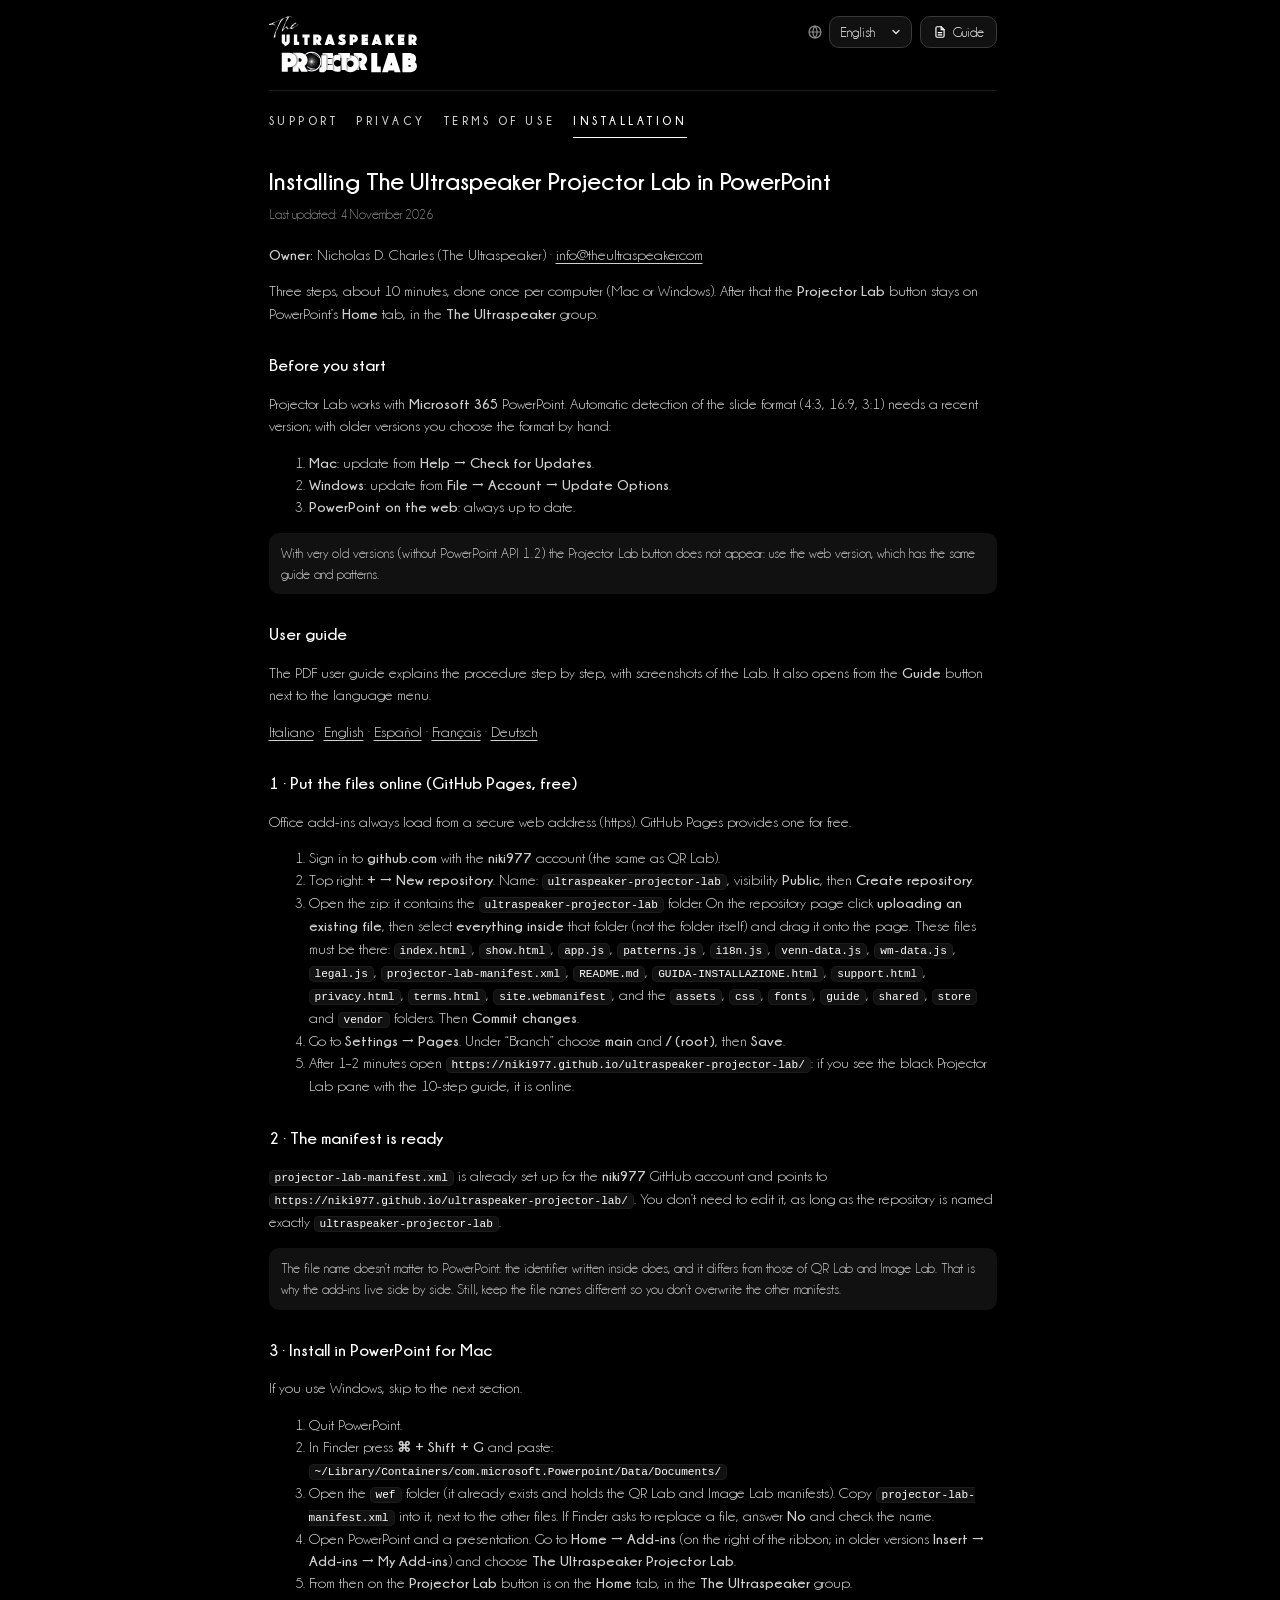
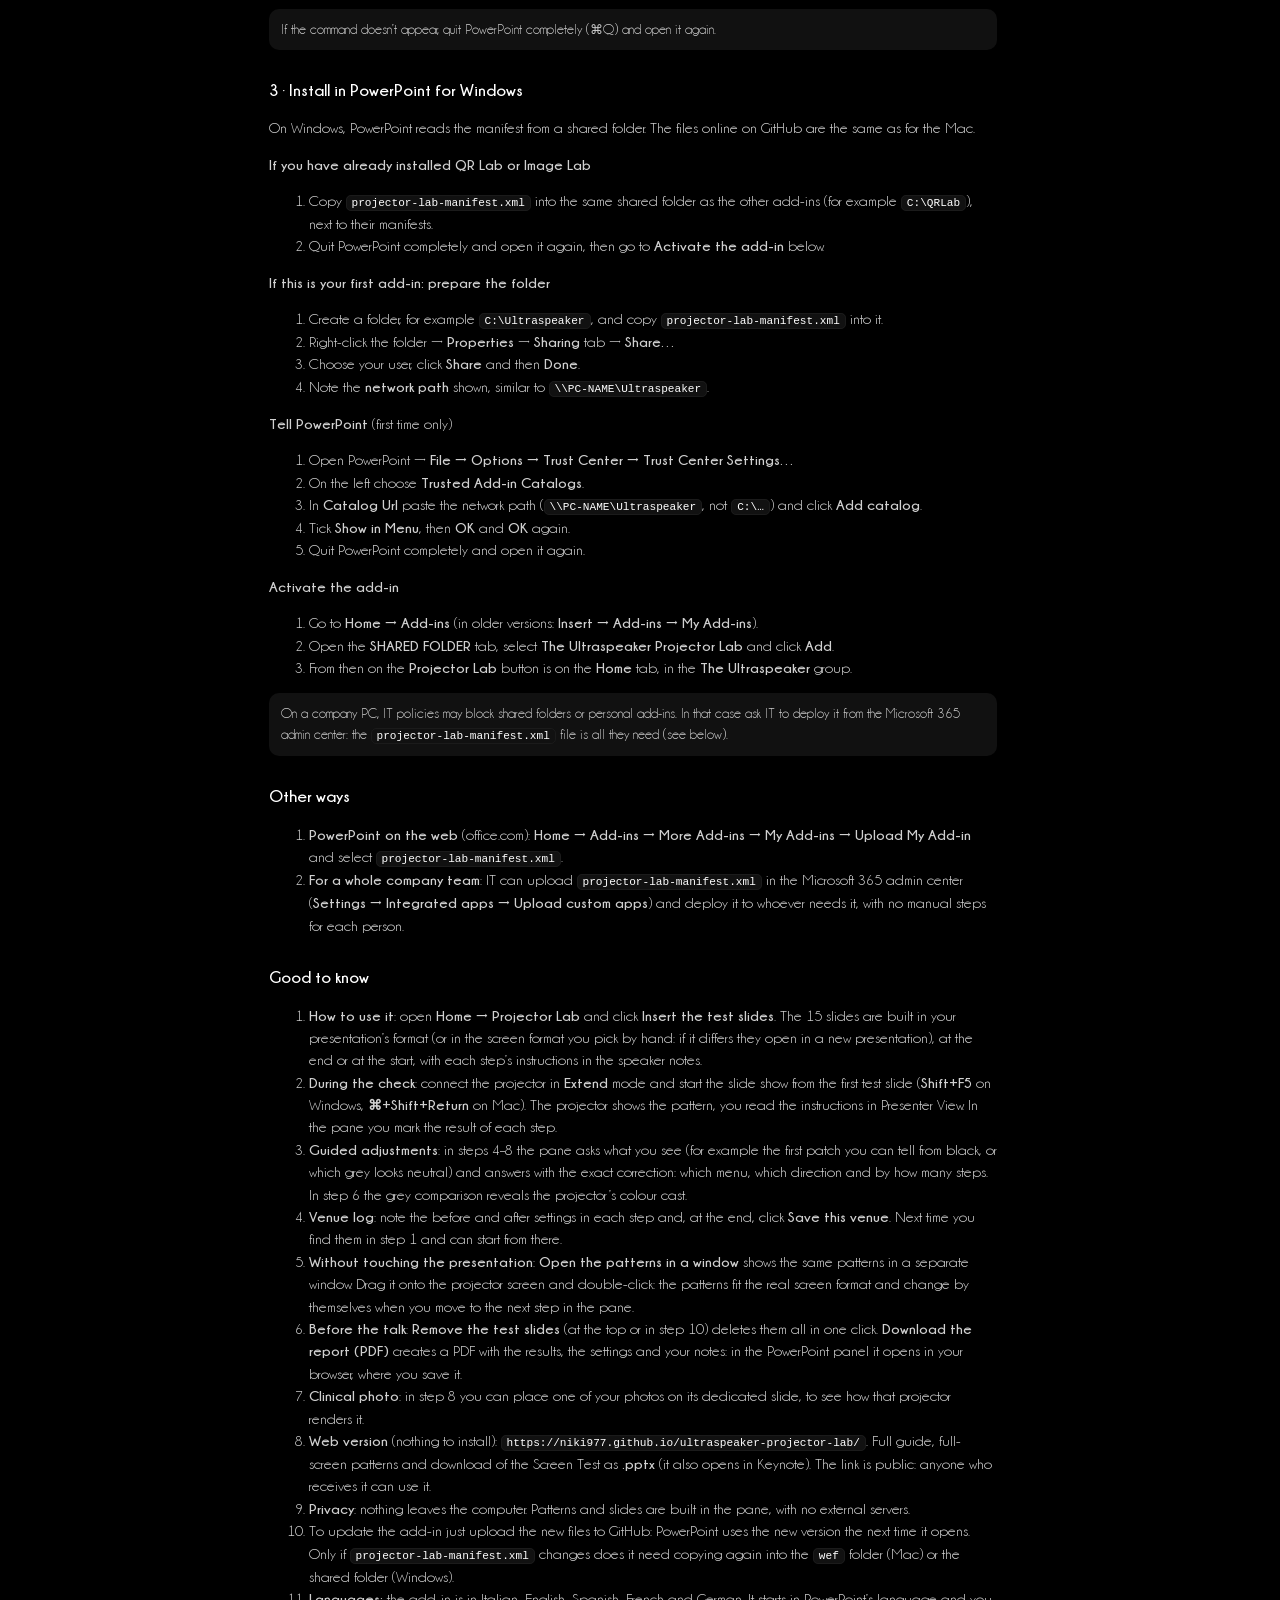
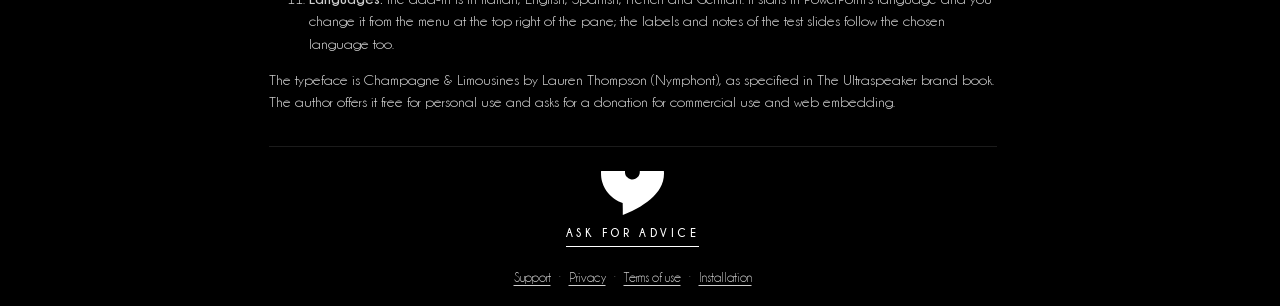
==== commit daf96f4e: "Rifiniture pulsante delle guide" ====
--- a/GUIDA-INSTALLAZIONE.html
+++ b/GUIDA-INSTALLAZIONE.html
@@ -9,9 +9,9 @@
 <link rel="icon" type="image/svg+xml" href="assets/favicon.svg?v=5">
 <link rel="icon" type="image/png" sizes="32x32" href="assets/projector-lab-icon-32.png?v=5">
 <link rel="apple-touch-icon" href="assets/projector-lab-icon-180.png?v=5">
-<link rel="stylesheet" href="shared/ultraspeaker-lab.css?v=20261104">
-<link rel="stylesheet" href="css/app.css?v=20261104">
-<script src="shared/ultraspeaker-lang.js?v=20261104"></script>
+<link rel="stylesheet" href="shared/ultraspeaker-lab.css?v=20261104b">
+<link rel="stylesheet" href="css/app.css?v=20261104b">
+<script src="shared/ultraspeaker-lang.js?v=20261104b"></script>
 <!-- Lingua letta prima del disegno della pagina, così compare subito il testo giusto -->
 <script>document.documentElement.lang = UltraspeakerLang.get("projectorlab.lang");</script>
 </head>
@@ -20,8 +20,8 @@
   <header class="us-header">
     <a class="us-logo" href="https://www.theultraspeaker.com" target="_blank" rel="noopener"><img src="assets/logo-projector-lab-white.svg?v=5" alt="The Ultraspeaker Projector Lab"></a>
     <div class="us-header-tools">
+      <label class="us-lang"><svg viewBox="0 0 24 24" aria-hidden="true"><circle cx="12" cy="12" r="9"/><path d="M3 12h18M12 3a14 14 0 0 1 0 18M12 3a14 14 0 0 0 0 18"/></svg><span class="us-sr" data-t="language">Lingua</span><select id="lang"></select></label>
       <a class="us-btn us-guide" id="usGuide" href="guide/projector-lab-guide-it.pdf" target="_blank" rel="noopener"><svg viewBox="0 0 24 24" aria-hidden="true"><path d="M14 3H7a2 2 0 0 0-2 2v14a2 2 0 0 0 2 2h10a2 2 0 0 0 2-2V8z"/><path d="M14 3v5h5M9 13h6M9 17h6"/></svg><span data-t="guide">Guida</span></a>
-      <label class="us-lang"><svg viewBox="0 0 24 24" aria-hidden="true"><circle cx="12" cy="12" r="9"/><path d="M3 12h18M12 3a14 14 0 0 1 0 18M12 3a14 14 0 0 0 0 18"/></svg><span class="us-sr" data-t="language">Lingua</span><select id="lang"></select></label>
     </div>
   </header>
   <nav class="us-doc-nav"><a href="support.html" data-nav="support">Supporto</a><a href="privacy.html" data-nav="privacy">Privacy</a><a href="terms.html" data-nav="terms">Condizioni d’uso</a><a href="GUIDA-INSTALLAZIONE.html" data-nav="install" aria-current="page">Installazione</a></nav>
@@ -507,6 +507,6 @@
     <p class="us-links"><a href="support.html" data-nav="support">Supporto</a><a href="privacy.html" data-nav="privacy">Privacy</a><a href="terms.html" data-nav="terms">Condizioni d’uso</a><a href="GUIDA-INSTALLAZIONE.html" data-nav="install">Installazione</a></p>
   </footer>
 </div>
-<script src="legal.js?v=20261104"></script>
+<script src="legal.js?v=20261104b"></script>
 </body>
 </html>
--- a/css/app.css
+++ b/css/app.css
@@ -150,8 +150,14 @@
 .us-doc h3{font-size:14px;font-weight:700;margin:18px 0 4px}
 
 /* «Guida» solo icona su telefono e nel pannello: il nome resta in aria-label */
-@media (max-width:560px){.us-guide{width:var(--us-h-lang);padding:0}.us-guide span{display:none}}
-body.us-addin .us-guide{width:var(--us-h-lang);padding:0}
+/* Pulsante «Guida» identico al selettore lingua: stessa altezza (32 px), stesso fondo, bordo e carattere
+   (nel kit .us-btn, 36 px e 600, viene dopo .us-guide e ne vincerebbe altezza e peso) */
+.us-header-tools .us-guide,.us-header-tools .us-lang select{box-sizing:border-box;height:var(--us-h-lang);line-height:normal;font-size:13px;font-weight:400;color:var(--us-spotlight)}
+.us-header-tools .us-guide{padding:0 12px;gap:6px;background:var(--us-backstage);border:var(--us-border)}
+.us-header-tools .us-guide:hover{border-color:var(--us-ash)}
+.us-header-tools .us-guide svg{width:14px;height:14px}
+@media (max-width:560px){.us-header-tools .us-guide{width:var(--us-h-lang);padding:0}.us-guide span{display:none}}
+body.us-addin .us-header-tools .us-guide{width:var(--us-h-lang);padding:0}
 body.us-addin .us-guide span{display:none}
 
 /* ---------- Pagina del report (report.html) ---------- */
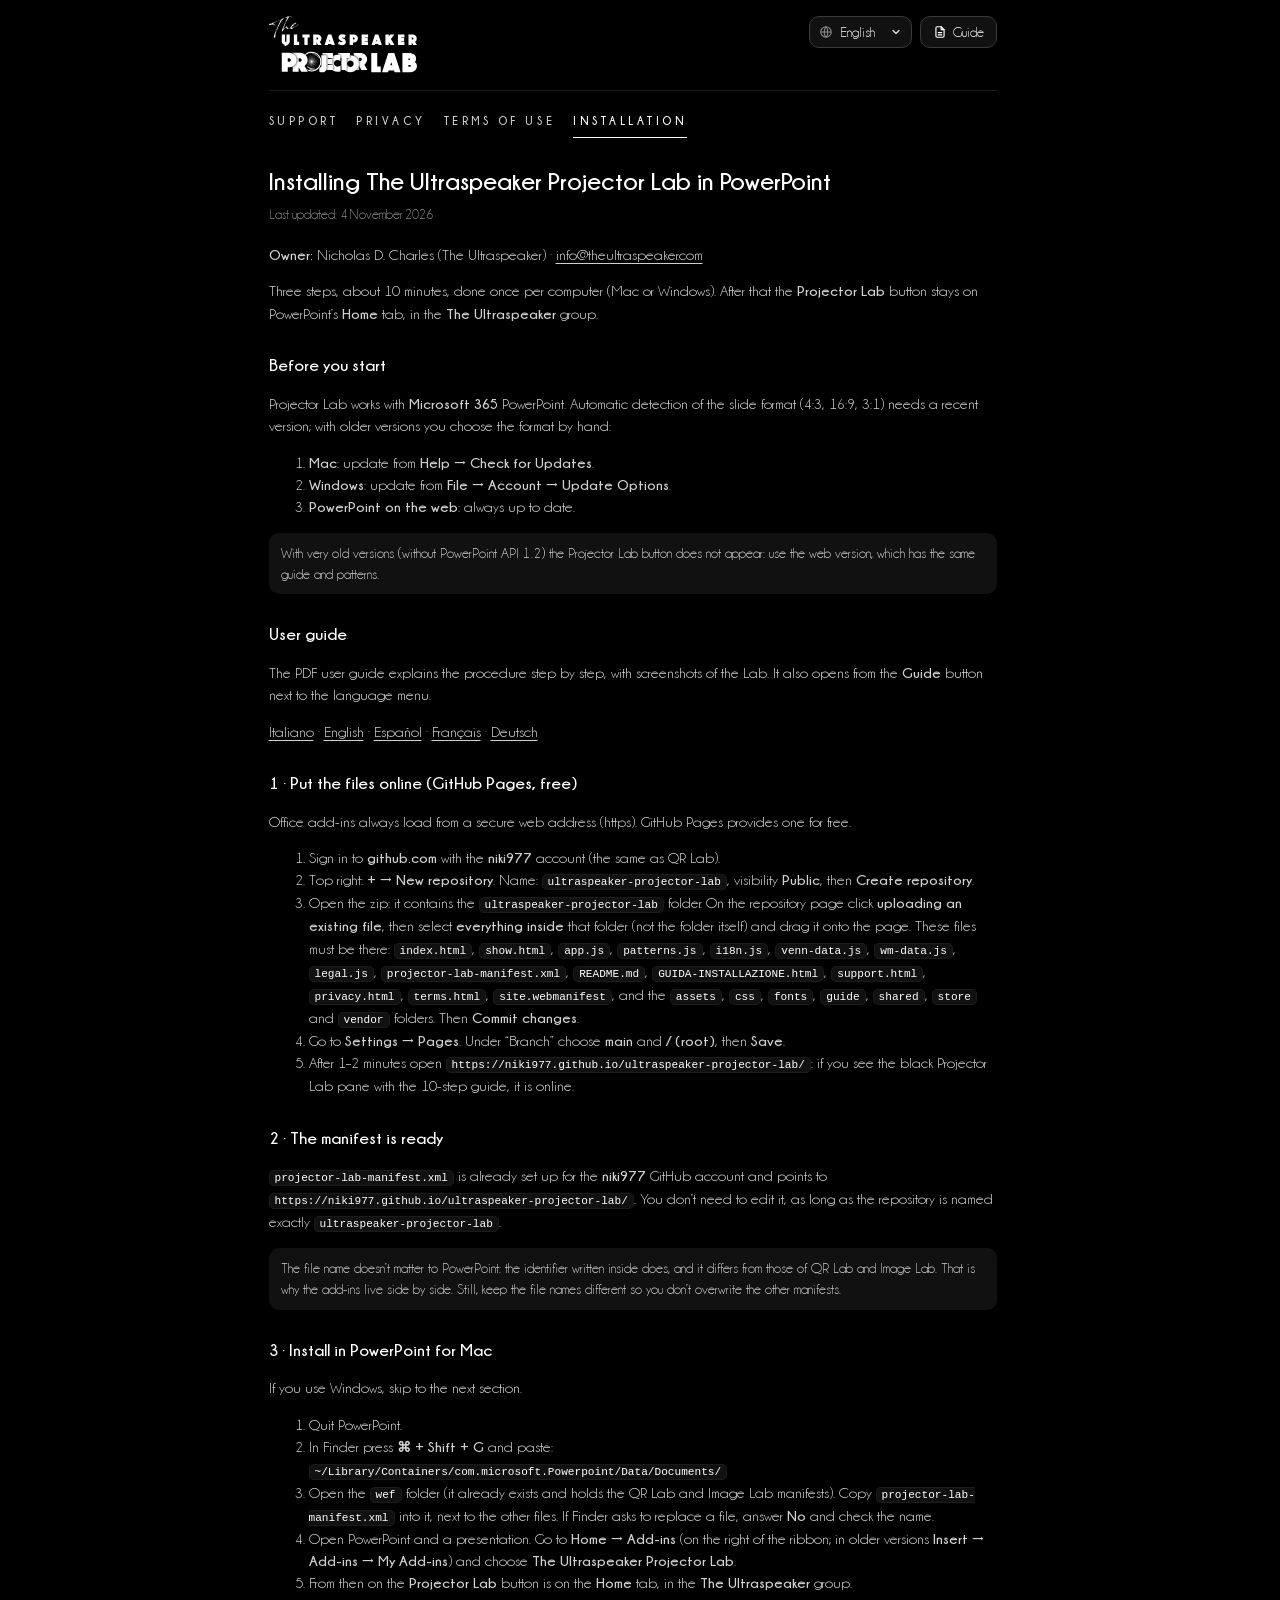
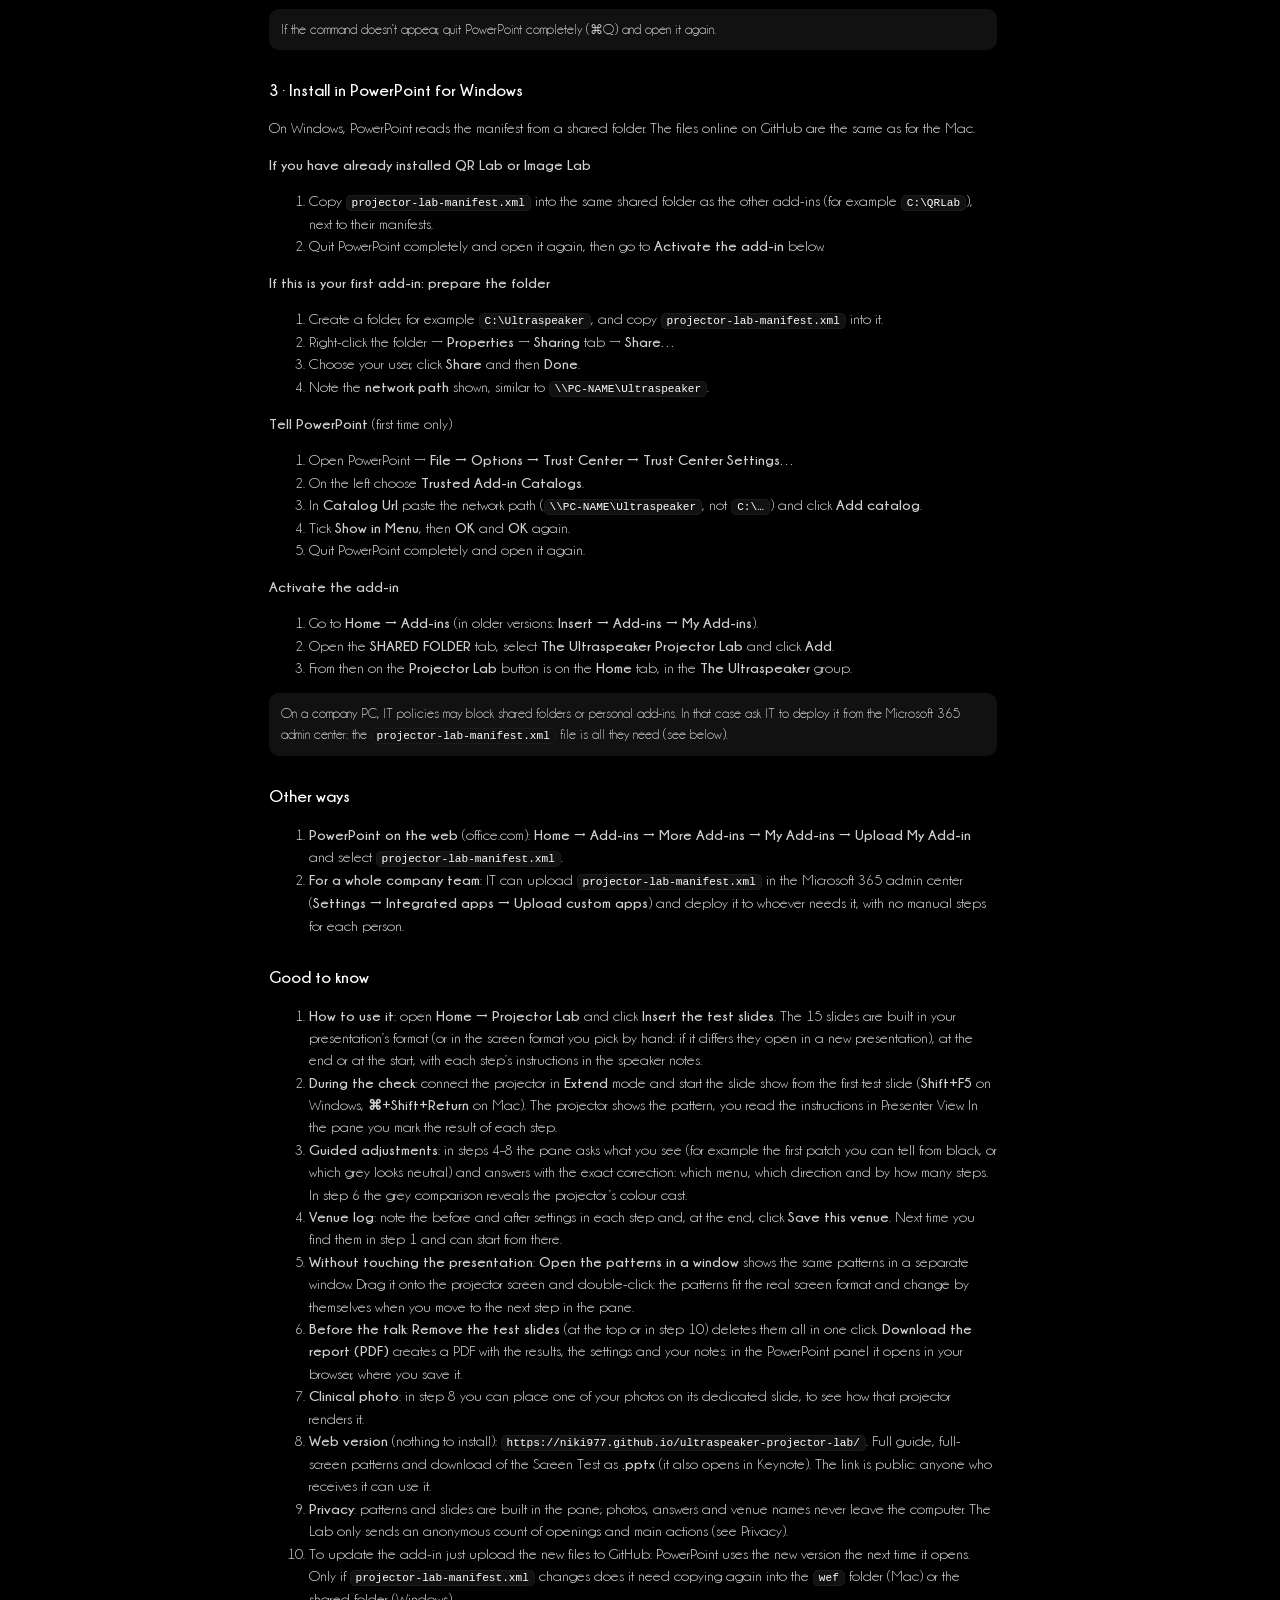
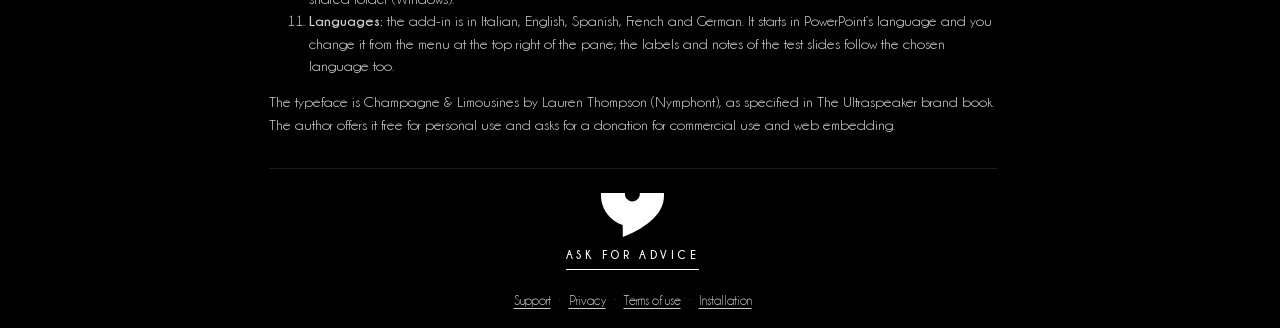
==== commit 0b21ee33: "Versione 1.2.5: statistiche anonime" ====
--- a/GUIDA-INSTALLAZIONE.html
+++ b/GUIDA-INSTALLAZIONE.html
@@ -9,9 +9,9 @@
 <link rel="icon" type="image/svg+xml" href="assets/favicon.svg?v=5">
 <link rel="icon" type="image/png" sizes="32x32" href="assets/projector-lab-icon-32.png?v=5">
 <link rel="apple-touch-icon" href="assets/projector-lab-icon-180.png?v=5">
-<link rel="stylesheet" href="shared/ultraspeaker-lab.css?v=20261104b">
-<link rel="stylesheet" href="css/app.css?v=20261104b">
-<script src="shared/ultraspeaker-lang.js?v=20261104b"></script>
+<link rel="stylesheet" href="shared/ultraspeaker-lab.css?v=20261120">
+<link rel="stylesheet" href="css/app.css?v=20261120">
+<script src="shared/ultraspeaker-lang.js?v=20261120"></script>
 <!-- Lingua letta prima del disegno della pagina, così compare subito il testo giusto -->
 <script>document.documentElement.lang = UltraspeakerLang.get("projectorlab.lang");</script>
 </head>
@@ -115,7 +115,7 @@
 <li><b>Prima del talk</b>: <b>Rimuovi le slide di test</b> (in alto o al passo 10) le cancella tutte in un clic. <b>Scarica il report (PDF)</b> crea un PDF con gli esiti, i valori e le tue note: nel pannello di PowerPoint si apre nel browser, da cui lo salvi.</li>
 <li><b>Foto clinica</b>: al passo 8 puoi inserire una tua foto nella slide dedicata, per vedere come la rende quel proiettore.</li>
 <li><b>Versione web</b> (senza installare nulla): <code>https://niki977.github.io/ultraspeaker-projector-lab/</code>. Guida completa, pattern a schermo intero e download dello Screen Test in <b>.pptx</b> (si apre anche in Keynote). Il link è pubblico: chi lo riceve può usarlo.</li>
-<li><b>Privacy</b>: nulla esce dal computer. Pattern e slide vengono creati nel pannello, senza server esterni.</li>
+<li><b>Privacy</b>: pattern e slide vengono creati nel pannello; foto, risposte e nomi delle sale non escono dal computer. Il Lab invia solo un conteggio anonimo di aperture e azioni principali (vedi Privacy).</li>
 <li>Per aggiornare l’add-in basta ricaricare i file nuovi su GitHub: PowerPoint userà la nuova versione alla prossima apertura. Solo se cambia <code>projector-lab-manifest.xml</code> va ricopiato anche nella cartella <code>wef</code> (Mac) o nella cartella condivisa (Windows).</li>
 <li><b>Lingue:</b> l’add-in è in italiano, inglese, spagnolo, francese e tedesco. Parte nella lingua di PowerPoint e si cambia dal menu in alto a destra del pannello; anche le etichette e le note delle slide di test escono nella lingua scelta.</li>
 </ol>
@@ -210,7 +210,7 @@
 <li><b>Before the talk</b>: <b>Remove the test slides</b> (at the top or in step 10) deletes them all in one click. <b>Download the report (PDF)</b> creates a PDF with the results, the settings and your notes: in the PowerPoint panel it opens in your browser, where you save it.</li>
 <li><b>Clinical photo</b>: in step 8 you can place one of your photos on its dedicated slide, to see how that projector renders it.</li>
 <li><b>Web version</b> (nothing to install): <code>https://niki977.github.io/ultraspeaker-projector-lab/</code>. Full guide, full-screen patterns and download of the Screen Test as <b>.pptx</b> (it also opens in Keynote). The link is public: anyone who receives it can use it.</li>
-<li><b>Privacy</b>: nothing leaves the computer. Patterns and slides are built in the pane, with no external servers.</li>
+<li><b>Privacy</b>: patterns and slides are built in the pane; photos, answers and venue names never leave the computer. The Lab only sends an anonymous count of openings and main actions (see Privacy).</li>
 <li>To update the add-in just upload the new files to GitHub: PowerPoint uses the new version the next time it opens. Only if <code>projector-lab-manifest.xml</code> changes does it need copying again into the <code>wef</code> folder (Mac) or the shared folder (Windows).</li>
 <li><b>Languages:</b> the add-in is in Italian, English, Spanish, French and German. It starts in PowerPoint’s language and you change it from the menu at the top right of the pane; the labels and notes of the test slides follow the chosen language too.</li>
 </ol>
@@ -305,7 +305,7 @@
 <li><b>Antes de la charla</b>: <b>Quitar diapositivas de prueba</b> (arriba o en el paso 10) las borra todas con un clic. <b>Descargar el informe (PDF)</b> crea un PDF con los resultados, los valores y tus notas: en el panel de PowerPoint se abre en el navegador, desde donde lo guardas.</li>
 <li><b>Foto clínica</b>: en el paso 8 puedes colocar una foto tuya en su diapositiva, para ver cómo la reproduce ese proyector.</li>
 <li><b>Versión web</b> (sin instalar nada): <code>https://niki977.github.io/ultraspeaker-projector-lab/</code>. Guía completa, patrones a pantalla completa y descarga del Screen Test en <b>.pptx</b> (también se abre en Keynote). El enlace es público: quien lo reciba puede usarlo.</li>
-<li><b>Privacidad</b>: nada sale del ordenador. Patrones y diapositivas se crean en el panel, sin servidores externos.</li>
+<li><b>Privacidad</b>: patrones y diapositivas se crean en el panel; fotos, respuestas y nombres de salas no salen del ordenador. El Lab solo envía un recuento anónimo de aperturas y acciones principales (ver Privacidad).</li>
 <li>Para actualizar el complemento basta con subir los archivos nuevos a GitHub: PowerPoint usará la nueva versión la próxima vez que se abra. Solo si cambia <code>projector-lab-manifest.xml</code> hay que copiarlo de nuevo en la carpeta <code>wef</code> (Mac) o en la carpeta compartida (Windows).</li>
 <li><b>Idiomas:</b> el complemento está en italiano, inglés, español, francés y alemán. Empieza en el idioma de PowerPoint y se cambia desde el menú arriba a la derecha del panel; las etiquetas y las notas de las diapositivas de prueba también salen en el idioma elegido.</li>
 </ol>
@@ -400,7 +400,7 @@
 <li><b>Avant l’intervention</b> : <b>Supprimer les diapositives de test</b> (en haut ou à l’étape 10) les efface toutes en un clic. <b>Télécharger le rapport (PDF)</b> crée un PDF avec les résultats, les réglages et vos notes : dans le volet de PowerPoint, il s’ouvre dans le navigateur, d’où vous l’enregistrez.</li>
 <li><b>Photo clinique</b> : à l’étape 8, vous pouvez placer une de vos photos sur sa diapositive dédiée, pour voir comment ce projecteur la restitue.</li>
 <li><b>Version web</b> (rien à installer) : <code>https://niki977.github.io/ultraspeaker-projector-lab/</code>. Guide complet, mires en plein écran et téléchargement du Screen Test en <b>.pptx</b> (il s’ouvre aussi dans Keynote). Le lien est public : toute personne qui le reçoit peut l’utiliser.</li>
-<li><b>Confidentialité</b> : rien ne quitte l’ordinateur. Mires et diapositives sont créées dans le volet, sans serveur externe.</li>
+<li><b>Confidentialité</b> : mires et diapositives sont créées dans le volet ; photos, réponses et noms des salles ne quittent pas l’ordinateur. Le Lab envoie seulement un comptage anonyme des ouvertures et des actions principales (voir Confidentialité).</li>
 <li>Pour mettre à jour le complément, il suffit d’envoyer les nouveaux fichiers sur GitHub : PowerPoint utilisera la nouvelle version à la prochaine ouverture. Seulement si <code>projector-lab-manifest.xml</code> change, il faut le recopier dans le dossier <code>wef</code> (Mac) ou dans le dossier partagé (Windows).</li>
 <li><b>Langues :</b> le complément est en italien, anglais, espagnol, français et allemand. Il démarre dans la langue de PowerPoint et se change depuis le menu en haut à droite du volet ; les étiquettes et les notes des diapositives de test suivent aussi la langue choisie.</li>
 </ol>
@@ -495,7 +495,7 @@
 <li><b>Vor dem Vortrag</b>: <b>Testfolien entfernen</b> (oben oder in Schritt 10) löscht alle mit einem Klick. <b>Bericht herunterladen (PDF)</b> erstellt ein PDF mit den Ergebnissen, Werten und Ihren Notizen: Im PowerPoint-Bereich öffnet es sich im Browser, wo Sie es speichern.</li>
 <li><b>Klinisches Foto</b>: In Schritt 8 können Sie ein eigenes Foto auf die dafür vorgesehene Folie setzen, um zu sehen, wie dieser Projektor es wiedergibt.</li>
 <li><b>Webversion</b> (ohne Installation): <code>https://niki977.github.io/ultraspeaker-projector-lab/</code>. Vollständige Anleitung, Testbilder im Vollbild und Download des Screen Test als <b>.pptx</b> (öffnet sich auch in Keynote). Der Link ist öffentlich: Wer ihn erhält, kann ihn nutzen.</li>
-<li><b>Datenschutz</b>: Nichts verlässt den Computer. Testbilder und Folien werden im Aufgabenbereich erstellt, ohne externe Server.</li>
+<li><b>Datenschutz</b>: Testbilder und Folien werden im Aufgabenbereich erstellt; Fotos, Antworten und Raumnamen verlassen den Computer nicht. Das Lab sendet nur eine anonyme Zählung von Aufrufen und Hauptaktionen (siehe Datenschutz).</li>
 <li>Zum Aktualisieren genügt es, die neuen Dateien auf GitHub hochzuladen: PowerPoint verwendet beim nächsten Öffnen die neue Version. Nur wenn sich <code>projector-lab-manifest.xml</code> ändert, muss es erneut in den Ordner <code>wef</code> (Mac) oder den freigegebenen Ordner (Windows) kopiert werden.</li>
 <li><b>Sprachen:</b> Das Add-In ist auf Italienisch, Englisch, Spanisch, Französisch und Deutsch verfügbar. Es startet in der Sprache von PowerPoint und lässt sich über das Menü oben rechts im Aufgabenbereich umstellen; auch Beschriftungen und Notizen der Testfolien folgen der gewählten Sprache.</li>
 </ol>
@@ -507,6 +507,6 @@
     <p class="us-links"><a href="support.html" data-nav="support">Supporto</a><a href="privacy.html" data-nav="privacy">Privacy</a><a href="terms.html" data-nav="terms">Condizioni d’uso</a><a href="GUIDA-INSTALLAZIONE.html" data-nav="install">Installazione</a></p>
   </footer>
 </div>
-<script src="legal.js?v=20261104b"></script>
+<script src="legal.js?v=20261120"></script>
 </body>
 </html>
--- a/shared/ultraspeaker-lab.css
+++ b/shared/ultraspeaker-lab.css
@@ -1,5 +1,5 @@
 /* ==========================================================================
-   The Ultraspeaker Lab — stile comune  ·  versione 1.2 (novembre 2026)
+   The Ultraspeaker Lab — stile comune  ·  versione 1.5 (novembre 2026)
    File IDENTICO in tutti i Lab: shared/ultraspeaker-lab.css
    Non modificarlo dentro un singolo Lab: si cambia qui e si ricopia in tutti.
    Ogni Lab mette le proprie regole in un secondo foglio, caricato DOPO questo,
@@ -75,14 +75,11 @@
 body.us-addin .us-logo img{height:44px}
 @media (max-width:560px){.us-logo img{height:48px}}
 
-/* ---------- Pulsante «Guida»: accanto al selettore lingua, apre il PDF in una nuova scheda ---------- */
-.us-guide{height:var(--us-h-lang);padding:0 12px;font-size:13px}
-.us-guide svg{width:15px;height:15px}
-
-/* ---------- Selettore lingua: mappamondo + nome intero ---------- */
-.us-lang{display:inline-flex;align-items:center;gap:6px;color:var(--us-ash)}
-.us-lang svg{width:16px;height:16px;fill:none;stroke:currentColor;stroke-width:1.8;flex:none}
-.us-lang select{height:var(--us-h-lang);padding:0 28px 0 10px;background:var(--us-backstage) url("data:image/svg+xml,%3Csvg xmlns='http://www.w3.org/2000/svg' viewBox='0 0 12 12'%3E%3Cpath d='M3 4.5 6 7.5 9 4.5' fill='none' stroke='%23D0D0D0' stroke-width='1.5' stroke-linecap='round' stroke-linejoin='round'/%3E%3C/svg%3E") no-repeat right 9px center/12px;border:var(--us-border);border-radius:var(--us-radius);color:var(--us-spotlight);font-size:13px;-webkit-appearance:none;appearance:none;cursor:pointer}
+/* ---------- Selettore lingua: mappamondo dentro il menu + nome intero ----------
+   1.4: il mappamondo sta dentro il menu, a sinistra, come l'icona dentro «Guida» */
+.us-lang{position:relative;display:inline-flex;align-items:center;color:var(--us-ash)}
+.us-lang svg{position:absolute;left:10px;top:50%;width:14px;height:14px;transform:translateY(-50%);fill:none;stroke:currentColor;stroke-width:1.8;pointer-events:none}
+.us-lang select{height:var(--us-h-lang);padding:0 28px 0 30px;background:var(--us-backstage) url("data:image/svg+xml,%3Csvg xmlns='http://www.w3.org/2000/svg' viewBox='0 0 12 12'%3E%3Cpath d='M3 4.5 6 7.5 9 4.5' fill='none' stroke='%23D0D0D0' stroke-width='1.5' stroke-linecap='round' stroke-linejoin='round'/%3E%3C/svg%3E") no-repeat right 9px center/12px;border:var(--us-border);border-radius:var(--us-radius);color:var(--us-spotlight);font-size:13px;-webkit-appearance:none;appearance:none;cursor:pointer}
 
 /* ---------- Etichette di sezione ---------- */
 .us-label{font-size:var(--us-label);font-weight:700;letter-spacing:.32em;text-transform:uppercase;color:var(--us-ash);margin:0 0 8px}
@@ -99,6 +96,21 @@
 .us-btn--primary:hover:not(:disabled){background:var(--us-house-lights)}
 .us-btn--block{display:flex;width:100%}
 .us-btn--icon{width:var(--us-h-button);padding:0}
+
+/* ---------- Pulsante «Guida»: subito a destra del selettore lingua e identico a lui ----------
+   Sta dopo .us-btn perché a parità di specificità vince l'ultima regola: prima, .us-btn
+   gli imponeva 36 px e peso 600. Su telefono e nel pannello resta l'icona; il nome va in aria-label. */
+.us-guide{height:var(--us-h-lang);padding:0 12px;gap:6px;background:var(--us-backstage);border:var(--us-border);font-size:13px;font-weight:400;line-height:normal}
+.us-guide:hover:not(:disabled){border-color:var(--us-ash)}
+.us-guide svg{width:14px;height:14px}
+body.us-addin .us-guide{width:var(--us-h-lang);padding:0}
+body.us-addin .us-guide span{display:none}
+@media (max-width:560px){.us-guide{width:var(--us-h-lang);padding:0}.us-guide span{display:none}}
+
+/* 1.4: nell'intestazione tutti i comandi hanno l'altezza del selettore lingua e di «Guida» (32 px),
+   anche i pulsanti del Lab (Apri, Link, Informazioni…) e un eventuale pulsante principale */
+.us-header-tools .us-btn{height:var(--us-h-lang);font-size:13px}
+.us-header-tools .us-btn--icon{width:var(--us-h-lang);padding:0}
 
 /* Scelte brevi (formati, stili rapidi): stessa forma, piu piccole */
 .us-chip{height:var(--us-h-chip);padding:0 10px;background:transparent;border:var(--us-border);border-radius:var(--us-radius);color:var(--us-silver);font-size:11.5px;font-weight:700}
--- a/css/app.css
+++ b/css/app.css
@@ -8,6 +8,15 @@
 
 /* Testo piccolo di servizio (spiegazioni sotto i controlli) */
 .pl-note{font-size:var(--us-text-small);line-height:1.5;color:var(--us-ash);margin:0}
+/* Passo 8: riquadro in cui trascinare la foto clinica (area d'accoglienza: Spotlight e bordo tratteggiato) */
+.pl-drop{border:1px dashed var(--us-graphite);border-radius:var(--us-radius);padding:12px;text-align:center}
+.pl-drop.is-over{border-color:var(--us-spotlight)}
+.pl-drop .pl-note{margin-top:8px}
+.pl-drop-img{display:block;max-width:100%;max-height:180px;margin:12px auto;border-radius:var(--us-radius)}
+/* Dopo «Ricomincia»: togliere o lasciare la foto */
+.pl-ask{display:flex;flex-wrap:wrap;align-items:center;justify-content:space-between;gap:10px;margin:0 0 16px}
+.pl-ask p{margin:0;color:var(--us-spotlight)}
+.pl-ask-btns{display:flex;gap:8px}
 .is-warn{color:var(--us-warn)}
 .pl-block{display:flex;flex-direction:column;gap:8px}
 .pl-btns{display:flex;gap:8px;flex-wrap:wrap}
@@ -149,16 +158,6 @@
 .us-doc .us-note{margin:12px 0}
 .us-doc h3{font-size:14px;font-weight:700;margin:18px 0 4px}
 
-/* «Guida» solo icona su telefono e nel pannello: il nome resta in aria-label */
-/* Pulsante «Guida» identico al selettore lingua: stessa altezza (32 px), stesso fondo, bordo e carattere
-   (nel kit .us-btn, 36 px e 600, viene dopo .us-guide e ne vincerebbe altezza e peso) */
-.us-header-tools .us-guide,.us-header-tools .us-lang select{box-sizing:border-box;height:var(--us-h-lang);line-height:normal;font-size:13px;font-weight:400;color:var(--us-spotlight)}
-.us-header-tools .us-guide{padding:0 12px;gap:6px;background:var(--us-backstage);border:var(--us-border)}
-.us-header-tools .us-guide:hover{border-color:var(--us-ash)}
-.us-header-tools .us-guide svg{width:14px;height:14px}
-@media (max-width:560px){.us-header-tools .us-guide{width:var(--us-h-lang);padding:0}.us-guide span{display:none}}
-body.us-addin .us-header-tools .us-guide{width:var(--us-h-lang);padding:0}
-body.us-addin .us-guide span{display:none}
 
 /* ---------- Pagina del report (report.html) ---------- */
 .pl-repage{padding:8px 0 32px}
